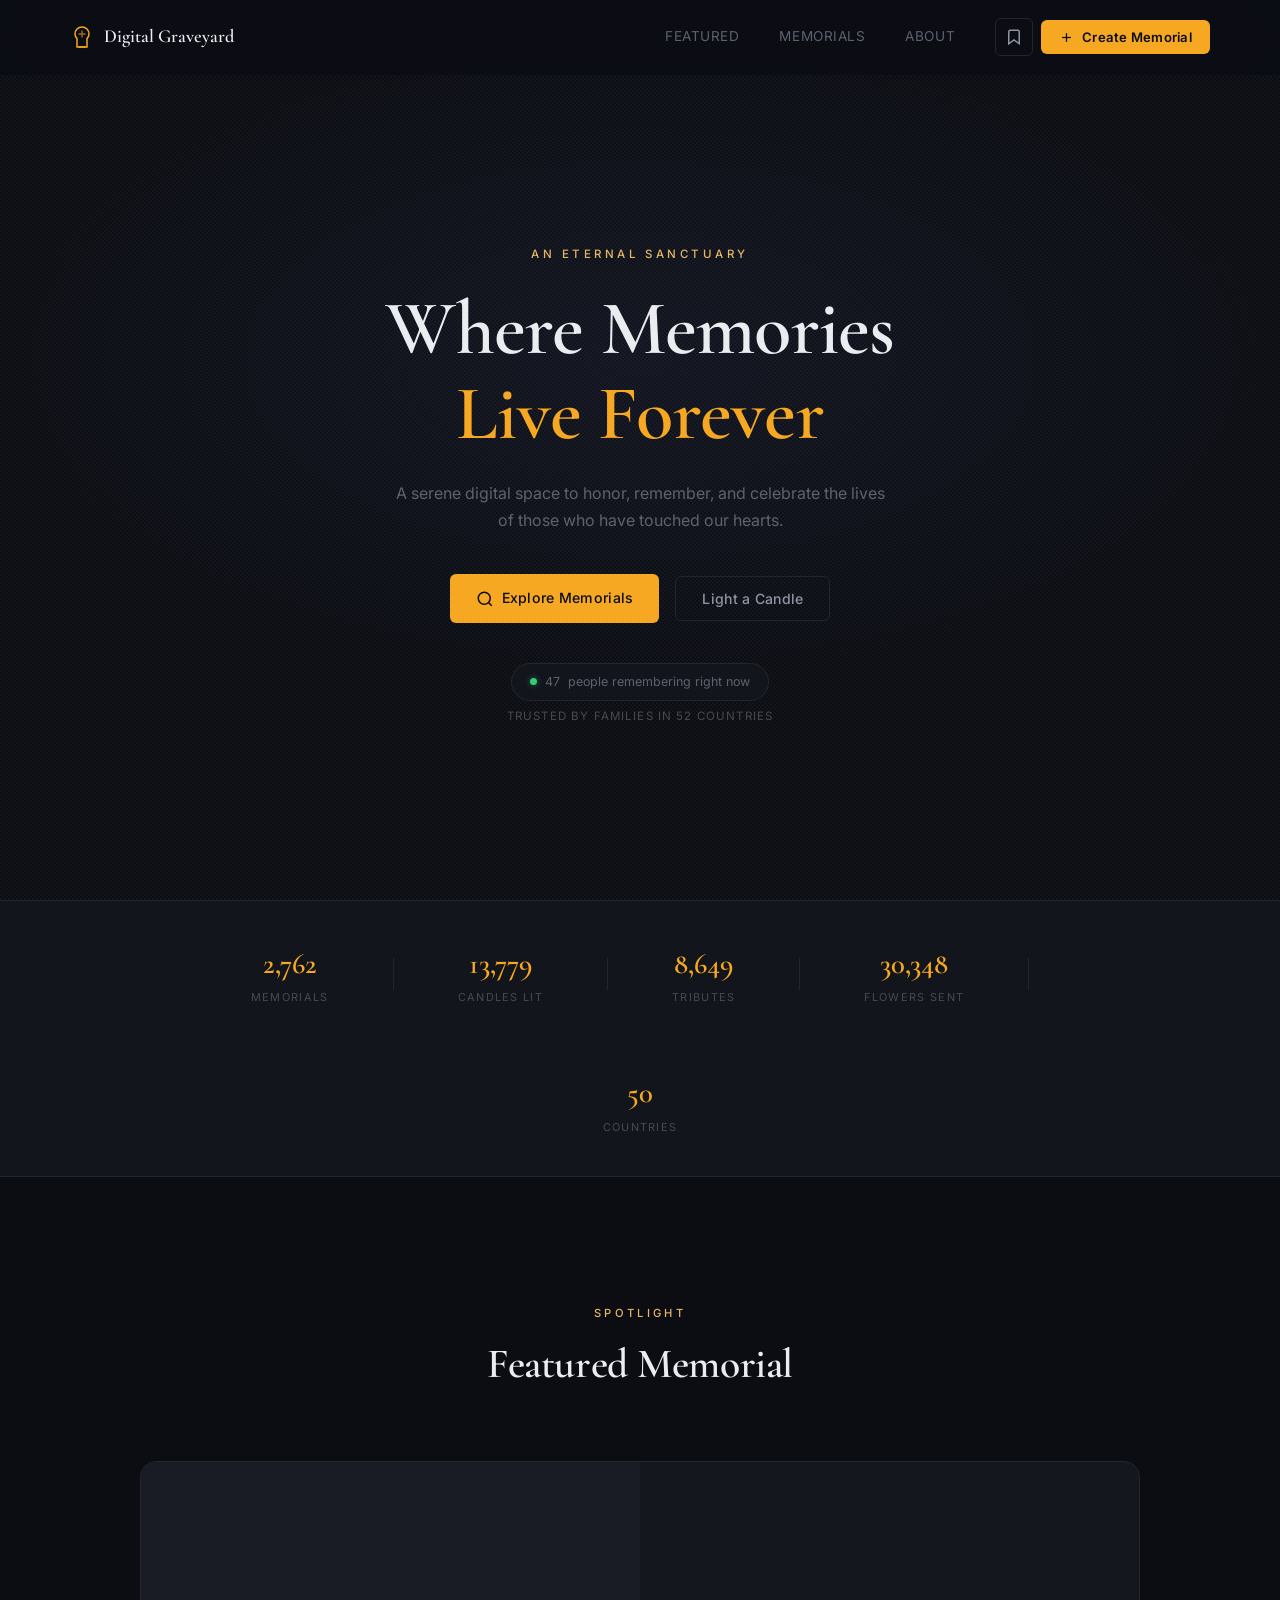
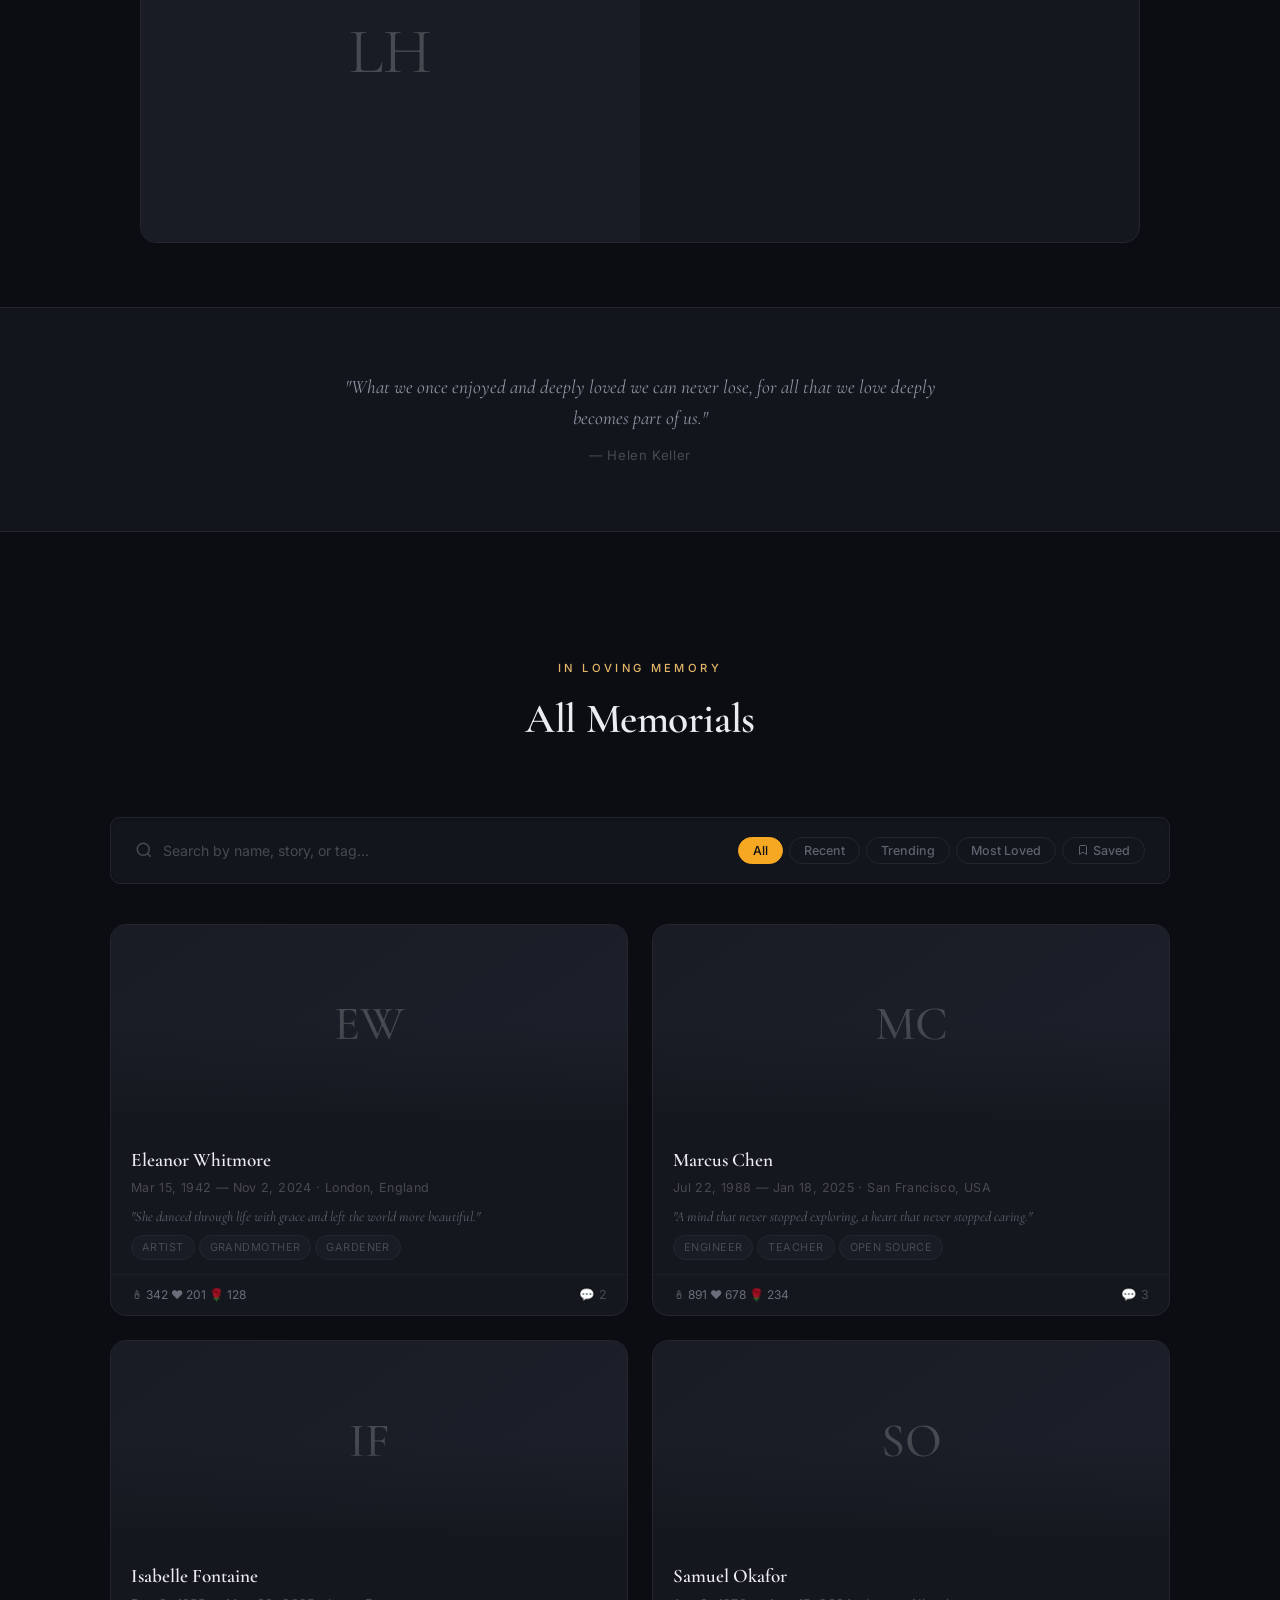
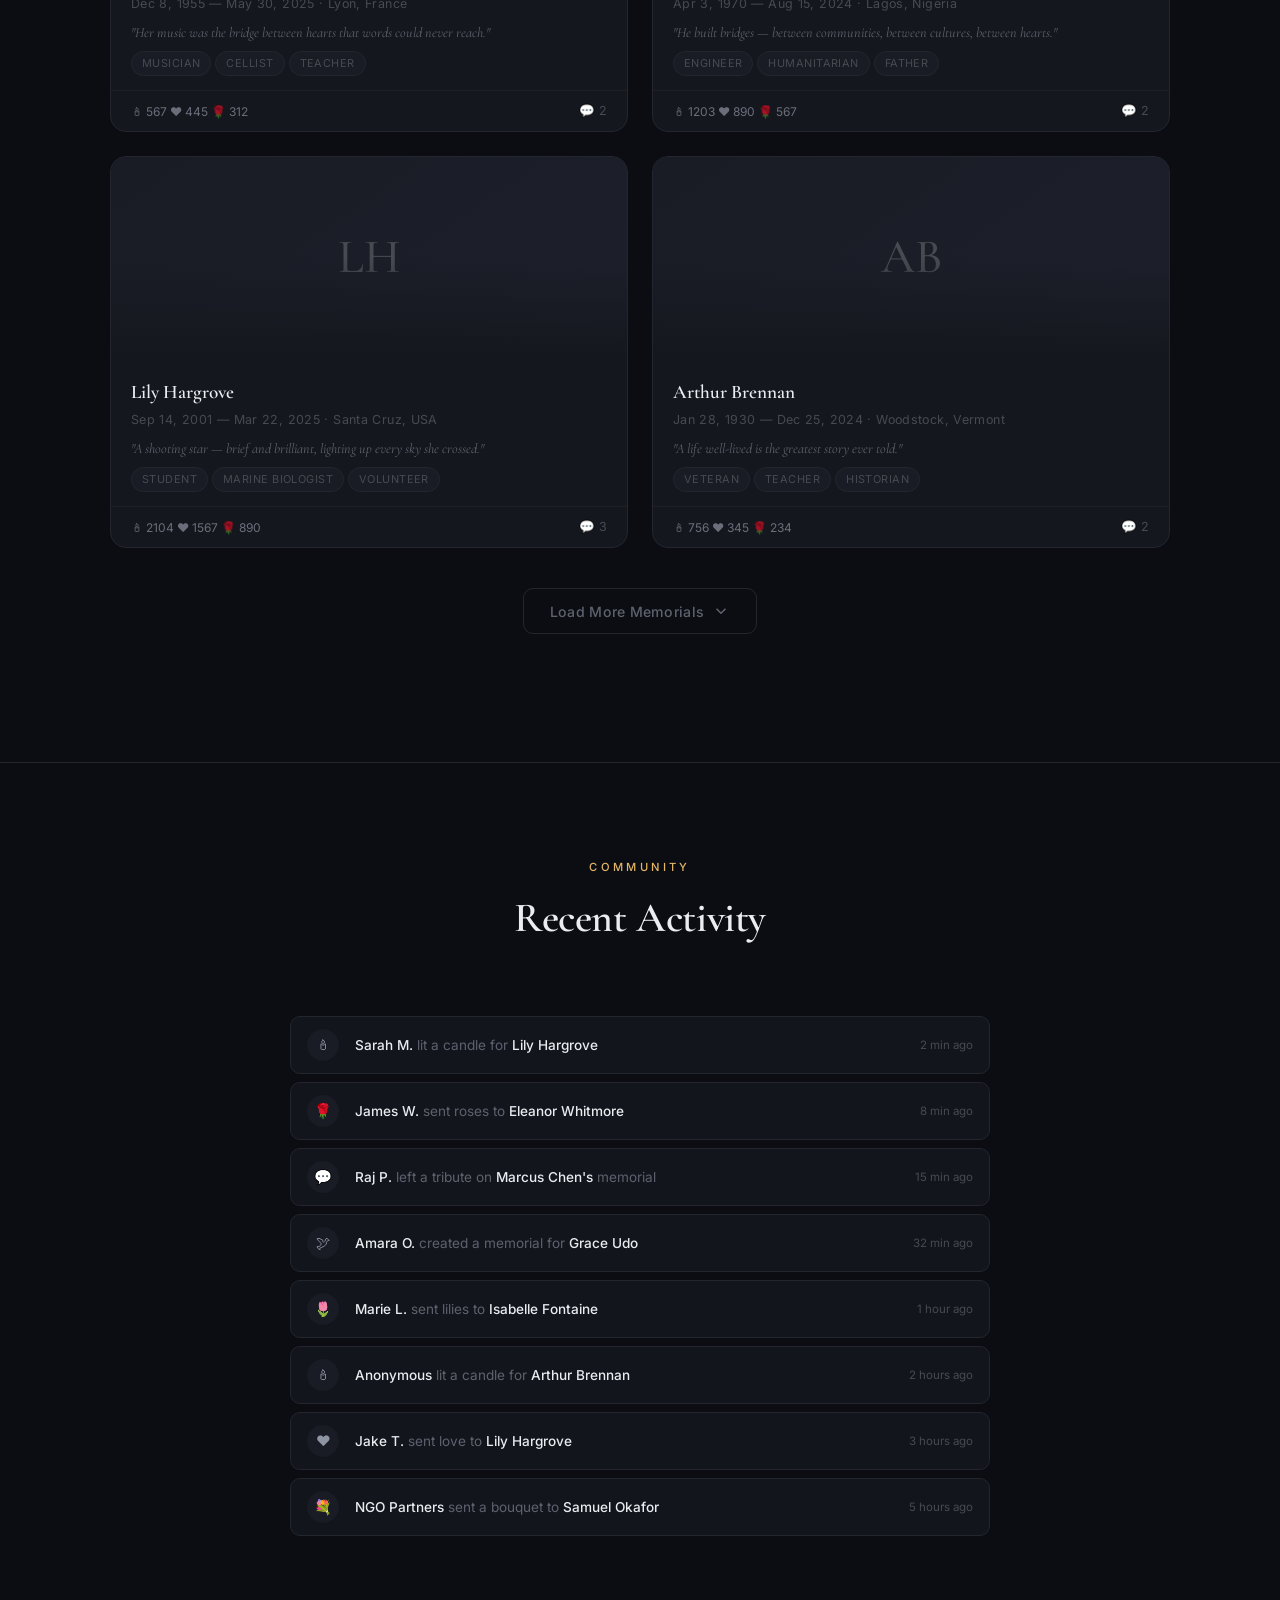
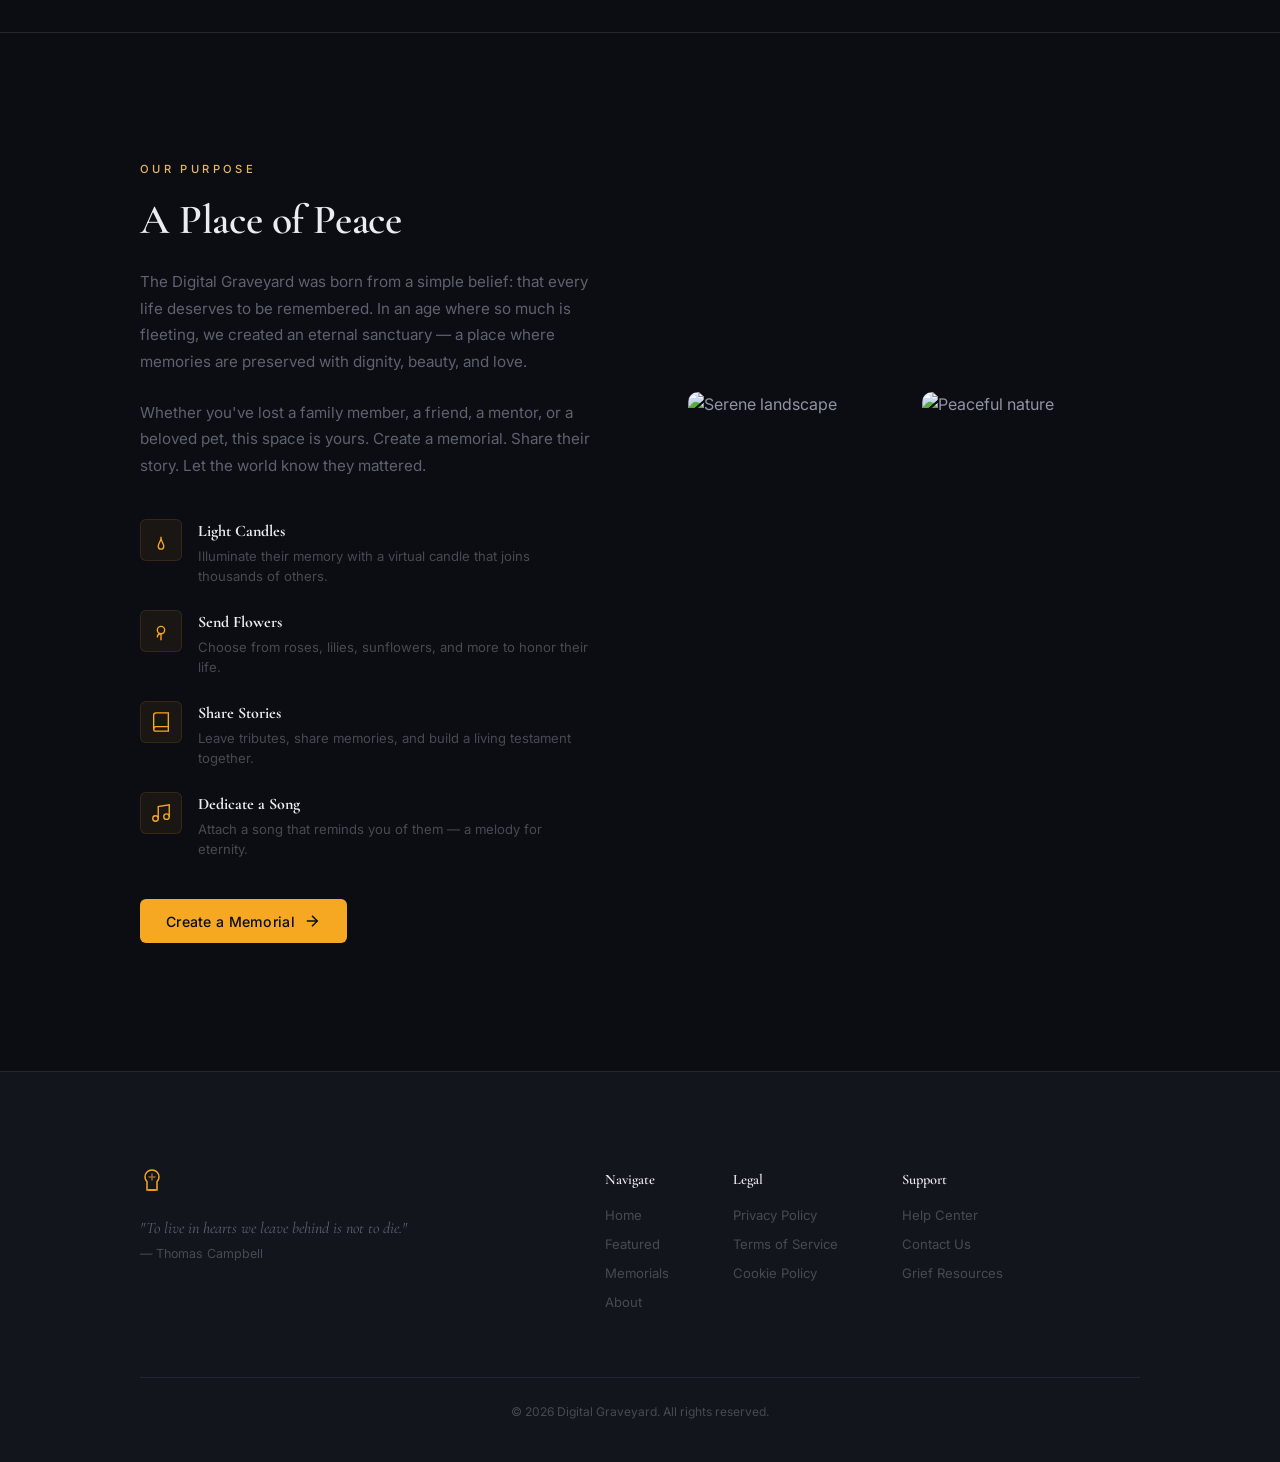
==== index.html @ 4f35eb49 "Initial commit" ====
<!DOCTYPE html>
<html lang="en">
<head>
    <meta charset="UTF-8">
    <meta name="viewport" content="width=device-width, initial-scale=1.0">
    <meta name="description" content="Digital Graveyard — A serene, beautiful memorial space for those we've lost. Honor memories in an eternal digital sanctuary.">
    <title>Digital Graveyard — Eternal Memories</title>

    <link rel="preconnect" href="https://fonts.googleapis.com">
    <link rel="preconnect" href="https://fonts.gstatic.com" crossorigin>
    <link href="https://fonts.googleapis.com/css2?family=Cormorant+Garamond:ital,wght@0,400;0,500;0,600;0,700;1,400;1,500&family=Inter:wght@300;400;500;600&display=swap" rel="stylesheet">

    <link rel="stylesheet" href="styles.css">
</head>
<body>

    <!-- ═══════════════ NAVIGATION ═══════════════ -->
    <nav id="main-nav">
        <div class="nav-inner">
            <a href="#" class="nav-logo">
                <svg class="logo-icon" viewBox="0 0 24 24" fill="none" stroke="currentColor" stroke-width="1.5">
                    <path d="M12 2C8 2 5 5 5 9c0 2 1 3.5 2 4.5V22h10v-8.5c1-1 2-2.5 2-4.5 0-4-3-7-7-7z"/>
                    <path d="M9 22h6" stroke-linecap="round"/>
                    <path d="M12 6v6M9 9h6" stroke-linecap="round" opacity="0.6"/>
                </svg>
                <span>Digital Graveyard</span>
            </a>
            <div class="nav-links">
                <a href="#featured" class="nav-link">Featured</a>
                <a href="#memorials" class="nav-link">Memorials</a>
                <a href="#about" class="nav-link">About</a>
                <div class="nav-actions">
                    <button id="nav-bookmarks-btn" class="nav-icon-btn" title="Saved memorials">
                        <svg viewBox="0 0 24 24" fill="none" stroke="currentColor" stroke-width="2" width="18" height="18">
                            <path d="M19 21l-7-5-7 5V5a2 2 0 012-2h10a2 2 0 012 2z"/>
                        </svg>
                        <span class="bookmark-badge" id="bookmark-badge">0</span>
                    </button>
                    <button id="btn-create-memorial" class="nav-cta">
                        <svg viewBox="0 0 24 24" fill="none" stroke="currentColor" stroke-width="2" width="15" height="15">
                            <line x1="12" y1="5" x2="12" y2="19"/><line x1="5" y1="12" x2="19" y2="12"/>
                        </svg>
                        Create Memorial
                    </button>
                </div>
            </div>
            <button id="mobile-menu-toggle" class="mobile-menu-btn" aria-label="Toggle menu">
                <span></span><span></span><span></span>
            </button>
        </div>
    </nav>

    <!-- ═══════════════ HERO ═══════════════ -->
    <header id="hero">
        <div class="hero-content">
            <p class="hero-tagline">An Eternal Sanctuary</p>
            <h1 class="hero-title">Where Memories<br><span class="hero-title-accent">Live Forever</span></h1>
            <p class="hero-subtitle">A serene digital space to honor, remember, and celebrate the lives of those who have touched our hearts.</p>
            <div class="hero-actions">
                <a href="#memorials" class="btn btn-primary">
                    <svg viewBox="0 0 24 24" fill="none" stroke="currentColor" stroke-width="2" width="18" height="18">
                        <circle cx="11" cy="11" r="8"/><line x1="21" y1="21" x2="16.65" y2="16.65"/>
                    </svg>
                    Explore Memorials
                </a>
                <button class="btn btn-secondary" id="hero-create-btn">Light a Candle</button>
            </div>
            <div class="hero-meta">
                <div class="hero-live-counter">
                    <span class="live-dot"></span>
                    <span id="live-count">47</span> people remembering right now
                </div>
                <p class="hero-trust">Trusted by families in 52 countries</p>
            </div>
        </div>
    </header>

    <!-- ═══════════════ STATS BAR ═══════════════ -->
    <section id="stats-bar">
        <div class="stats-inner">
            <div class="stat-item">
                <span class="stat-number" data-count="2847">0</span>
                <span class="stat-label">Memorials</span>
            </div>
            <div class="stat-divider"></div>
            <div class="stat-item">
                <span class="stat-number" data-count="14203">0</span>
                <span class="stat-label">Candles Lit</span>
            </div>
            <div class="stat-divider"></div>
            <div class="stat-item">
                <span class="stat-number" data-count="8915">0</span>
                <span class="stat-label">Tributes</span>
            </div>
            <div class="stat-divider"></div>
            <div class="stat-item">
                <span class="stat-number" data-count="31280">0</span>
                <span class="stat-label">Flowers Sent</span>
            </div>
            <div class="stat-divider"></div>
            <div class="stat-item">
                <span class="stat-number" data-count="52">0</span>
                <span class="stat-label">Countries</span>
            </div>
        </div>
    </section>

    <!-- ═══════════════ FEATURED MEMORIAL ═══════════════ -->
    <section id="featured">
        <div class="featured-inner">
            <div class="section-header">
                <p class="section-label">Spotlight</p>
                <h2 class="section-title">Featured Memorial</h2>
            </div>
            <div id="featured-card" class="featured-card" tabindex="0">
                <!-- Injected by JS -->
            </div>
        </div>
    </section>

    <!-- ═══════════════ QUOTE RIBBON ═══════════════ -->
    <section id="quote-ribbon">
        <div class="quote-ribbon-inner">
            <blockquote id="quote-text">"What we once enjoyed and deeply loved we can never lose, for all that we love deeply becomes part of us."</blockquote>
            <cite id="quote-author">— Helen Keller</cite>
        </div>
    </section>

    <!-- ═══════════════ MEMORIALS SECTION ═══════════════ -->
    <main id="memorials">
        <div class="section-header">
            <p class="section-label">In Loving Memory</p>
            <h2 class="section-title">All Memorials</h2>
        </div>

        <!-- Filter Bar -->
        <div class="filter-bar">
            <div class="search-box">
                <svg viewBox="0 0 24 24" fill="none" stroke="currentColor" stroke-width="2" width="18" height="18">
                    <circle cx="11" cy="11" r="8"/><line x1="21" y1="21" x2="16.65" y2="16.65"/>
                </svg>
                <input type="text" id="search-input" placeholder="Search by name, story, or tag..." autocomplete="off">
            </div>
            <div class="filter-tags">
                <button class="filter-tag active" data-filter="all">All</button>
                <button class="filter-tag" data-filter="recent">Recent</button>
                <button class="filter-tag" data-filter="trending">Trending</button>
                <button class="filter-tag" data-filter="most-loved">Most Loved</button>
                <button class="filter-tag" data-filter="bookmarked">
                    <svg viewBox="0 0 24 24" fill="none" stroke="currentColor" stroke-width="2" width="12" height="12">
                        <path d="M19 21l-7-5-7 5V5a2 2 0 012-2h10a2 2 0 012 2z"/>
                    </svg>
                    Saved
                </button>
            </div>
        </div>

        <!-- Memorial Cards Grid -->
        <div id="memorials-grid" class="memorials-grid"></div>

        <div class="load-more-container">
            <button id="load-more-btn" class="btn btn-ghost">
                <span>Load More Memorials</span>
                <svg viewBox="0 0 24 24" fill="none" stroke="currentColor" stroke-width="2" width="18" height="18">
                    <polyline points="6 9 12 15 18 9"/>
                </svg>
            </button>
        </div>
    </main>

    <!-- ═══════════════ COMMUNITY / RECENT ACTIVITY ═══════════════ -->
    <section id="activity-feed">
        <div class="activity-inner">
            <div class="section-header">
                <p class="section-label">Community</p>
                <h2 class="section-title">Recent Activity</h2>
            </div>
            <div id="activity-list" class="activity-list">
                <!-- Injected by JS -->
            </div>
        </div>
    </section>

    <!-- ═══════════════ ABOUT ═══════════════ -->
    <section id="about">
        <div class="about-inner">
            <div class="about-text">
                <p class="section-label">Our Purpose</p>
                <h2 class="section-title">A Place of Peace</h2>
                <p class="about-desc">The Digital Graveyard was born from a simple belief: that every life deserves to be remembered. In an age where so much is fleeting, we created an eternal sanctuary — a place where memories are preserved with dignity, beauty, and love.</p>
                <p class="about-desc">Whether you've lost a family member, a friend, a mentor, or a beloved pet, this space is yours. Create a memorial. Share their story. Let the world know they mattered.</p>
                <div class="about-feature-list">
                    <div class="about-feature">
                        <div class="about-feature-icon">
                            <svg viewBox="0 0 24 24" fill="none" stroke="currentColor" stroke-width="1.5" width="22" height="22">
                                <path d="M12 22c2 0 3-1.5 3-3.5s-2-4-3-8c-1 4-3 6-3 8s1 3.5 3 3.5z"/><path d="M12 10.5v-2"/>
                            </svg>
                        </div>
                        <div>
                            <h4>Light Candles</h4>
                            <p>Illuminate their memory with a virtual candle that joins thousands of others.</p>
                        </div>
                    </div>
                    <div class="about-feature">
                        <div class="about-feature-icon">
                            <svg viewBox="0 0 24 24" fill="none" stroke="currentColor" stroke-width="1.5" width="22" height="22">
                                <path d="M12 22v-7"/><path d="M12 15a4 4 0 0 0 4-4 4 4 0 0 0-4-4 4 4 0 0 0-4 4 4 4 0 0 0 4 4z"/><path d="M12 15c-2.5 0-4 1.5-4 4"/>
                            </svg>
                        </div>
                        <div>
                            <h4>Send Flowers</h4>
                            <p>Choose from roses, lilies, sunflowers, and more to honor their life.</p>
                        </div>
                    </div>
                    <div class="about-feature">
                        <div class="about-feature-icon">
                            <svg viewBox="0 0 24 24" fill="none" stroke="currentColor" stroke-width="1.5" width="22" height="22">
                                <path d="M4 19.5A2.5 2.5 0 0 1 6.5 17H20"/><path d="M6.5 2H20v20H6.5A2.5 2.5 0 0 1 4 19.5v-15A2.5 2.5 0 0 1 6.5 2z"/>
                            </svg>
                        </div>
                        <div>
                            <h4>Share Stories</h4>
                            <p>Leave tributes, share memories, and build a living testament together.</p>
                        </div>
                    </div>
                    <div class="about-feature">
                        <div class="about-feature-icon">
                            <svg viewBox="0 0 24 24" fill="none" stroke="currentColor" stroke-width="1.5" width="22" height="22">
                                <path d="M9 18V5l12-2v13"/><circle cx="6" cy="18" r="3"/><circle cx="18" cy="16" r="3"/>
                            </svg>
                        </div>
                        <div>
                            <h4>Dedicate a Song</h4>
                            <p>Attach a song that reminds you of them — a melody for eternity.</p>
                        </div>
                    </div>
                </div>
                <button class="btn btn-primary" id="about-create-btn">
                    Create a Memorial
                    <svg viewBox="0 0 24 24" fill="none" stroke="currentColor" stroke-width="2" width="18" height="18">
                        <line x1="5" y1="12" x2="19" y2="12"/><polyline points="12 5 19 12 12 19"/>
                    </svg>
                </button>
            </div>
            <div class="about-visual">
                <div class="about-image-grid">
                    <img src="https://images.unsplash.com/photo-1501785888041-af3ef285b470?w=400&h=500&fit=crop" alt="Serene landscape" class="about-img about-img-1" loading="lazy">
                    <img src="https://images.unsplash.com/photo-1506744038136-46273834b3fb?w=400&h=300&fit=crop" alt="Peaceful nature" class="about-img about-img-2" loading="lazy">
                </div>
            </div>
        </div>
    </section>

    <!-- ═══════════════ FOOTER ═══════════════ -->
    <footer id="site-footer">
        <div class="footer-inner">
            <div class="footer-brand">
                <svg class="logo-icon" viewBox="0 0 24 24" fill="none" stroke="currentColor" stroke-width="1.5" width="24" height="24">
                    <path d="M12 2C8 2 5 5 5 9c0 2 1 3.5 2 4.5V22h10v-8.5c1-1 2-2.5 2-4.5 0-4-3-7-7-7z"/>
                    <path d="M9 22h6" stroke-linecap="round"/>
                    <path d="M12 6v6M9 9h6" stroke-linecap="round" opacity="0.6"/>
                </svg>
                <p class="footer-tagline">"To live in hearts we leave behind is not to die."</p>
                <p class="footer-attribution">— Thomas Campbell</p>
            </div>
            <div class="footer-links-group">
                <div class="footer-col">
                    <h4>Navigate</h4>
                    <a href="#hero">Home</a>
                    <a href="#featured">Featured</a>
                    <a href="#memorials">Memorials</a>
                    <a href="#about">About</a>
                </div>
                <div class="footer-col">
                    <h4>Legal</h4>
                    <a href="#">Privacy Policy</a>
                    <a href="#">Terms of Service</a>
                    <a href="#">Cookie Policy</a>
                </div>
                <div class="footer-col">
                    <h4>Support</h4>
                    <a href="#">Help Center</a>
                    <a href="#">Contact Us</a>
                    <a href="#">Grief Resources</a>
                </div>
            </div>
        </div>
        <div class="footer-bottom">
            <p>&copy; 2026 Digital Graveyard. All rights reserved.</p>
        </div>
    </footer>

    <!-- ═══════════════ MEMORIAL DETAIL MODAL ═══════════════ -->
    <div id="memorial-modal" class="modal-overlay" aria-hidden="true">
        <div class="modal-content modal-detail">
            <button class="modal-close" id="modal-close-btn" aria-label="Close">
                <svg viewBox="0 0 24 24" fill="none" stroke="currentColor" stroke-width="2" width="20" height="20">
                    <line x1="18" y1="6" x2="6" y2="18"/><line x1="6" y1="6" x2="18" y2="18"/>
                </svg>
            </button>

            <!-- Cover Image -->
            <div class="modal-image-section" id="modal-image-section">
                <img id="modal-cover-img" src="" alt="" loading="lazy">
                <div class="modal-image-overlay">
                    <div class="modal-tags" id="modal-tags"></div>
                </div>
            </div>

            <!-- Gallery Thumbnails -->
            <div class="modal-gallery" id="modal-gallery"></div>

            <div class="modal-body">
                <!-- Header -->
                <div class="modal-header-row">
                    <div>
                        <h2 class="modal-name" id="modal-name"></h2>
                        <p class="modal-dates" id="modal-dates"></p>
                    </div>
                    <div class="modal-header-actions">
                        <button class="icon-btn" id="modal-bookmark-btn" title="Save memorial">
                            <svg viewBox="0 0 24 24" fill="none" stroke="currentColor" stroke-width="2" width="18" height="18">
                                <path d="M19 21l-7-5-7 5V5a2 2 0 012-2h10a2 2 0 012 2z"/>
                            </svg>
                        </button>
                        <button class="icon-btn" id="modal-share-btn" title="Share memorial">
                            <svg viewBox="0 0 24 24" fill="none" stroke="currentColor" stroke-width="2" width="18" height="18">
                                <circle cx="18" cy="5" r="3"/><circle cx="6" cy="12" r="3"/><circle cx="18" cy="19" r="3"/>
                                <line x1="8.59" y1="13.51" x2="15.42" y2="17.49"/><line x1="15.41" y1="6.51" x2="8.59" y2="10.49"/>
                            </svg>
                        </button>
                    </div>
                </div>

                <!-- Epitaph -->
                <p class="modal-epitaph" id="modal-epitaph"></p>

                <!-- Song Dedication -->
                <div class="modal-song" id="modal-song-section" style="display:none;">
                    <svg viewBox="0 0 24 24" fill="none" stroke="currentColor" stroke-width="1.5" width="16" height="16">
                        <path d="M9 18V5l12-2v13"/><circle cx="6" cy="18" r="3"/><circle cx="18" cy="16" r="3"/>
                    </svg>
                    <span id="modal-song-name"></span>
                </div>

                <div class="modal-divider"></div>

                <!-- Bio / Timeline -->
                <div class="modal-bio" id="modal-bio"></div>

                <!-- Life Timeline -->
                <div class="modal-timeline" id="modal-timeline" style="display:none;">
                    <h3 class="modal-section-title">Life Milestones</h3>
                    <div class="timeline-list" id="modal-timeline-list"></div>
                </div>

                <div class="modal-divider"></div>

                <!-- Reactions Row: Candles + Flowers -->
                <div class="reactions-section">
                    <h3 class="modal-section-title">Send Your Love</h3>
                    <div class="reactions-row" id="modal-reactions-row">
                        <button class="reaction-btn" data-type="candle" title="Light a candle">
                            <span class="reaction-emoji">🕯</span>
                            <span class="reaction-label">Candle</span>
                            <span class="reaction-count" id="reaction-candle">0</span>
                        </button>
                        <button class="reaction-btn" data-type="rose" title="Send a rose">
                            <span class="reaction-emoji">🌹</span>
                            <span class="reaction-label">Rose</span>
                            <span class="reaction-count" id="reaction-rose">0</span>
                        </button>
                        <button class="reaction-btn" data-type="lily" title="Send a lily">
                            <span class="reaction-emoji">🌷</span>
                            <span class="reaction-label">Lily</span>
                            <span class="reaction-count" id="reaction-lily">0</span>
                        </button>
                        <button class="reaction-btn" data-type="sunflower" title="Send a sunflower">
                            <span class="reaction-emoji">🌻</span>
                            <span class="reaction-label">Sunflower</span>
                            <span class="reaction-count" id="reaction-sunflower">0</span>
                        </button>
                        <button class="reaction-btn" data-type="bouquet" title="Send a bouquet">
                            <span class="reaction-emoji">💐</span>
                            <span class="reaction-label">Bouquet</span>
                            <span class="reaction-count" id="reaction-bouquet">0</span>
                        </button>
                        <button class="reaction-btn" data-type="heart" title="Send love">
                            <span class="reaction-emoji">❤️</span>
                            <span class="reaction-label">Love</span>
                            <span class="reaction-count" id="reaction-heart">0</span>
                        </button>
                    </div>
                </div>

                <div class="modal-divider"></div>

                <!-- Tributes -->
                <div class="modal-tributes-section">
                    <h3 class="modal-section-title">Tributes <span class="tribute-count-badge" id="modal-tributes-count">0</span></h3>
                    <div id="modal-tributes-list" class="tributes-list"></div>
                    <div class="tribute-form">
                        <input type="text" id="tribute-author-input" placeholder="Your name" class="tribute-author-field">
                        <textarea id="tribute-input" placeholder="Share a memory or leave a message..." rows="3"></textarea>
                        <button class="btn btn-primary btn-sm" id="submit-tribute-btn">Leave Tribute</button>
                    </div>
                </div>
            </div>
        </div>
    </div>

    <!-- ═══════════════ CREATE MEMORIAL MODAL ═══════════════ -->
    <div id="create-modal" class="modal-overlay" aria-hidden="true">
        <div class="modal-content create-modal-content">
            <button class="modal-close" id="create-modal-close" aria-label="Close">
                <svg viewBox="0 0 24 24" fill="none" stroke="currentColor" stroke-width="2" width="20" height="20">
                    <line x1="18" y1="6" x2="6" y2="18"/><line x1="6" y1="6" x2="18" y2="18"/>
                </svg>
            </button>
            <div class="modal-body">
                <h2 class="create-title">Create a Memorial</h2>
                <p class="create-subtitle">Honor their memory with a lasting tribute in our eternal sanctuary.</p>

                <!-- Step indicator -->
                <div class="form-steps">
                    <div class="form-step active" data-step="1"><span>1</span> Basics</div>
                    <div class="form-step-line"></div>
                    <div class="form-step" data-step="2"><span>2</span> Story</div>
                    <div class="form-step-line"></div>
                    <div class="form-step" data-step="3"><span>3</span> Details</div>
                </div>
                <div class="form-progress-bar">
                    <div class="form-progress-fill" id="form-progress"></div>
                </div>

                <form id="create-form" class="create-form">
                    <!-- Step 1: Basics -->
                    <div class="form-step-panel active" data-panel="1">
                        <div class="form-group">
                            <label for="mem-name">Full Name <span class="required">*</span></label>
                            <input type="text" id="mem-name" placeholder="Their name" required>
                        </div>
                        <div class="form-row form-row-2">
                            <div class="form-group">
                                <label for="mem-birth">Date of Birth</label>
                                <input type="date" id="mem-birth">
                            </div>
                            <div class="form-group">
                                <label for="mem-death">Date of Passing</label>
                                <input type="date" id="mem-death">
                            </div>
                        </div>
                        <div class="form-group">
                            <label for="mem-epitaph">Epitaph</label>
                            <input type="text" id="mem-epitaph" placeholder="A short phrase to remember them by...">
                        </div>
                        <button type="button" class="btn btn-primary btn-full step-next-btn" data-next="2">Next: Their Story</button>
                    </div>

                    <!-- Step 2: Story -->
                    <div class="form-step-panel" data-panel="2">
                        <div class="form-group">
                            <label for="mem-bio">Their Story</label>
                            <textarea id="mem-bio" rows="6" placeholder="Share their story, what made them special..."></textarea>
                        </div>
                        <div class="form-group">
                            <label for="mem-tags">Tags <span class="form-hint">(comma separated)</span></label>
                            <input type="text" id="mem-tags" placeholder="e.g. Artist, Teacher, Veteran, Mother">
                        </div>
                        <div class="form-group">
                            <label>Life Milestones <span class="form-hint">(optional)</span></label>
                            <div id="milestone-inputs" class="milestone-inputs">
                                <div class="milestone-row">
                                    <input type="text" placeholder="Year" class="milestone-year">
                                    <input type="text" placeholder="Milestone event" class="milestone-event">
                                </div>
                            </div>
                            <button type="button" class="btn-add-milestone" id="add-milestone-btn">+ Add milestone</button>
                        </div>
                        <div class="form-row-buttons">
                            <button type="button" class="btn btn-secondary step-back-btn" data-back="1">Back</button>
                            <button type="button" class="btn btn-primary step-next-btn" data-next="3">Next: Details</button>
                        </div>
                    </div>

                    <!-- Step 3: Details -->
                    <div class="form-step-panel" data-panel="3">
                        <div class="form-group">
                            <label for="mem-image">Memorial Image URL</label>
                            <input type="url" id="mem-image" placeholder="https://example.com/photo.jpg">
                        </div>
                        <div class="form-group">
                            <label for="mem-song">Song Dedication <span class="form-hint">(optional)</span></label>
                            <input type="text" id="mem-song" placeholder='e.g. "What a Wonderful World" — Louis Armstrong'>
                        </div>
                        <div class="form-group">
                            <label for="mem-location">Location <span class="form-hint">(optional)</span></label>
                            <input type="text" id="mem-location" placeholder="City, Country">
                        </div>
                        <div class="form-row-buttons">
                            <button type="button" class="btn btn-secondary step-back-btn" data-back="2">Back</button>
                            <button type="submit" class="btn btn-primary">Create Eternal Memorial</button>
                        </div>
                    </div>
                </form>
            </div>
        </div>
    </div>

    <!-- ═══════════════ BOOKMARKS DRAWER ═══════════════ -->
    <div id="bookmarks-drawer" class="drawer-overlay" aria-hidden="true">
        <div class="drawer-content">
            <div class="drawer-header">
                <h3>Saved Memorials</h3>
                <button class="modal-close" id="drawer-close-btn" aria-label="Close drawer">
                    <svg viewBox="0 0 24 24" fill="none" stroke="currentColor" stroke-width="2" width="20" height="20">
                        <line x1="18" y1="6" x2="6" y2="18"/><line x1="6" y1="6" x2="18" y2="18"/>
                    </svg>
                </button>
            </div>
            <div id="bookmarks-list" class="bookmarks-list">
                <p class="empty-state">No saved memorials yet.</p>
            </div>
        </div>
    </div>

    <!-- ═══════════════ IMAGE LIGHTBOX ═══════════════ -->
    <div id="lightbox" class="lightbox-overlay" aria-hidden="true">
        <button class="lightbox-close" id="lightbox-close" aria-label="Close">
            <svg viewBox="0 0 24 24" fill="none" stroke="currentColor" stroke-width="2" width="24" height="24">
                <line x1="18" y1="6" x2="6" y2="18"/><line x1="6" y1="6" x2="18" y2="18"/>
            </svg>
        </button>
        <img id="lightbox-img" src="" alt="" loading="lazy">
    </div>

    <!-- ═══════════════ TOAST ═══════════════ -->
    <div id="toast" class="toast" aria-live="polite"></div>

    <button id="scroll-top" class="scroll-top-btn" aria-label="Scroll to top">
        <svg viewBox="0 0 24 24" fill="none" stroke="currentColor" stroke-width="2" width="20" height="20">
            <line x1="12" y1="19" x2="12" y2="5"/><polyline points="5 12 12 5 19 12"/>
        </svg>
    </button>

    <script src="app.js"></script>
    <script>
        // Simple script to toggle scroll-to-top button visibility and progress bar logic
        document.addEventListener('DOMContentLoaded', () => {
            const scrollTopBtn = document.getElementById('scroll-top');
            window.addEventListener('scroll', () => {
                if (window.scrollY > 300) {
                    scrollTopBtn.classList.add('visible');
                } else {
                    scrollTopBtn.classList.remove('visible');
                }
            });
            scrollTopBtn.addEventListener('click', () => {
                window.scrollTo({ top: 0, behavior: 'smooth' });
            });

            // Update progress bar
            const steps = document.querySelectorAll('.form-step');
            const progressFill = document.getElementById('form-progress');
            if (progressFill && steps.length > 0) {
                const observer = new MutationObserver(() => {
                    let activeIndex = 0;
                    steps.forEach((step, idx) => {
                        if (step.classList.contains('active')) {
                            activeIndex = idx;
                        }
                    });
                    const percent = ((activeIndex + 1) / steps.length) * 100;
                    progressFill.style.width = \`\${percent}%\`;
                });
                steps.forEach(step => observer.observe(step, { attributes: true, attributeFilter: ['class'] }));
            }
        });
    </script>
</body>
</html>
---- styles.css ----
/* ═══════════════════════════════════════════════════════════════
   DIGITAL GRAVEYARD — FEATURE-RICH CLEAN STYLES
   No animations. No green. Modern, premium, dark.
   ═══════════════════════════════════════════════════════════════ */

:root {
    --bg-primary:     hsl(225, 25%, 6%);
    --bg-secondary:   hsl(225, 20%, 9%);
    --bg-elevated:    hsl(225, 18%, 12%);
    --bg-card:        hsl(225, 18%, 10%);

    --border:         hsl(225, 15%, 16%);
    --border-subtle:  hsl(225, 12%, 13%);
    --surface-hover:  hsl(225, 18%, 14%);

    --amber:          hsl(38, 92%, 55%);
    --amber-soft:     hsl(38, 70%, 65%);
    --amber-muted:    hsl(38, 40%, 50%);
    --amber-glow:     hsla(38, 92%, 55%, 0.12);
    --amber-subtle:   hsla(38, 92%, 55%, 0.06);

    --text-primary:   hsl(225, 15%, 93%);
    --text-secondary: hsl(225, 10%, 60%);
    --text-tertiary:  hsl(225, 8%, 40%);
    --text-muted:     hsl(225, 6%, 30%);

    --font-heading: 'Cormorant Garamond', 'Georgia', serif;
    --font-body:    'Inter', -apple-system, 'Segoe UI', sans-serif;

    --space-xs: 0.25rem; --space-sm: 0.5rem; --space-md: 1rem;
    --space-lg: 1.5rem; --space-xl: 2.5rem; --space-2xl: 4rem;
    --space-3xl: 6rem; --space-4xl: 8rem;

    --radius-sm: 6px; --radius-md: 10px; --radius-lg: 16px; --radius-xl: 24px;
    --ease: cubic-bezier(0.16, 1, 0.3, 1);
    --duration: 250ms;
    --transition: all 0.2s ease;
}

*, *::before, *::after { margin:0; padding:0; box-sizing:border-box; }
html { scroll-behavior:smooth; font-size:16px; -webkit-font-smoothing:antialiased; }
body { font-family:var(--font-body); color:var(--text-secondary); background:var(--bg-primary); line-height:1.6; overflow-x:hidden; min-height:100vh; }
::selection { background:var(--amber); color:var(--bg-primary); }
a { color:var(--text-secondary); text-decoration:none; transition:color var(--duration) var(--ease); }
a:hover { color:var(--text-primary); }
img { max-width:100%; height:auto; display:block; }
button { cursor:pointer; font-family:inherit; }
input, textarea { font-family:inherit; }

/* ─── Global Focus ─── */
*:focus-visible {
    outline: 2px solid var(--amber);
    outline-offset: 2px;
    border-radius: var(--radius-sm);
}
.memorial-card:focus-visible, .featured-card:focus-visible {
    border-radius: var(--radius-lg);
}


/* ═══════════════ NAV ═══════════════ */
#main-nav {
    position:fixed; top:0; left:0; right:0; z-index:100;
    padding:18px var(--space-xl);
    background:hsla(225,25%,6%,0.8);
    backdrop-filter:blur(20px); -webkit-backdrop-filter:blur(20px);
    border-bottom:1px solid transparent;
    transition:border-color var(--duration) var(--ease), box-shadow var(--duration) var(--ease);
}
#main-nav.scrolled { border-bottom-color:transparent; box-shadow: 0 1px 12px hsla(225, 30%, 4%, 0.5); }

.nav-inner { max-width:1140px; margin:0 auto; display:flex; align-items:center; justify-content:space-between; }
.nav-logo { display:flex; align-items:center; gap:10px; color:var(--text-primary); font-family:var(--font-heading); font-size:1.15rem; font-weight:600; }
.logo-icon { width:24px; height:24px; color:var(--amber); }
.nav-links { display:flex; align-items:center; gap:var(--space-xl); }
.nav-link { color:var(--text-tertiary); font-size:0.85rem; font-weight:400; letter-spacing:0.04em; text-transform:uppercase; padding:6px 0; }
.nav-link:hover { color:var(--text-primary); }

.nav-actions { display:flex; align-items:center; gap:var(--space-sm); }

.nav-icon-btn {
    position:relative; display:flex; align-items:center; justify-content:center;
    width:38px; height:38px; background:transparent; border:1px solid var(--border);
    border-radius:var(--radius-sm); color:var(--text-secondary);
    transition:var(--transition);
}
.nav-icon-btn:hover { background:var(--bg-elevated); color:var(--text-primary); }
.bookmark-badge {
    position:absolute; top:-4px; right:-4px;
    min-width:16px; height:16px; padding:0 4px;
    background:var(--amber); color:var(--bg-primary);
    font-size:0.65rem; font-weight:700; border-radius:100px;
    display:flex; align-items:center; justify-content:center;
}
.bookmark-badge:empty, .bookmark-badge[data-count="0"] { display:none; }

.nav-cta {
    display:flex; align-items:center; gap:8px;
    padding:9px 18px; background:var(--amber); color:var(--bg-primary);
    border:none; border-radius:var(--radius-sm);
    font-size:0.82rem; font-weight:600; letter-spacing:0.02em;
    transition:opacity var(--duration);
}
.nav-cta:hover { opacity:0.88; }

.mobile-menu-btn { display:none; flex-direction:column; gap:5px; background:none; border:none; padding:6px; }
.mobile-menu-btn span { display:block; width:20px; height:1.5px; background:var(--text-secondary); border-radius:2px; }


/* ═══════════════ HERO ═══════════════ */
#hero {
    position: relative;
    min-height:100vh; display:flex; align-items:center; justify-content:center; text-align:center;
    padding:calc(70px + var(--space-3xl)) var(--space-xl) var(--space-3xl);
    background:radial-gradient(ellipse 70% 50% at 50% 40%, hsla(225,30%,12%,0.6) 0%, transparent 70%), var(--bg-primary);
}
#hero::before {
    content: '';
    position: absolute;
    inset: 0;
    opacity: 0.03;
    background-image: repeating-linear-gradient(45deg, #fff 25%, transparent 25%, transparent 75%, #fff 75%, #fff), repeating-linear-gradient(45deg, #fff 25%, transparent 25%, transparent 75%, #fff 75%, #fff);
    background-position: 0 0, 2px 2px;
    background-size: 4px 4px;
    pointer-events: none;
}
.hero-content { max-width:640px; position: relative; z-index: 1; }
.hero-tagline { font-size:0.72rem; font-weight:500; letter-spacing:0.3em; text-transform:uppercase; color:var(--amber-soft); margin-bottom:var(--space-lg); }
.hero-title { font-family:var(--font-heading); font-size:clamp(2.8rem,6vw,4.8rem); font-weight:600; line-height:1.1; color:var(--text-primary); margin-bottom:var(--space-lg); letter-spacing:-0.01em; }
.hero-title-accent { color:var(--amber); }
.hero-subtitle { font-size:1rem; line-height:1.7; color:var(--text-tertiary); max-width:500px; margin:0 auto var(--space-xl); }
.hero-actions { display:flex; align-items:center; justify-content:center; gap:var(--space-md); flex-wrap:wrap; }

.hero-meta {
    margin-top:var(--space-xl);
}
.hero-live-counter {
    display:inline-flex; align-items:center; gap:8px;
    padding:8px 18px;
    background:var(--bg-secondary); border:1px solid var(--border);
    border-radius:100px; font-size:0.78rem; color:var(--text-tertiary);
    margin-bottom: 6px;
}
.live-dot {
    width:7px; height:7px; border-radius:50%;
    background:hsl(145,60%,50%);
    box-shadow:0 0 6px hsla(145,60%,50%,0.5);
}
.hero-trust {
    font-size: 0.72rem; color: var(--text-muted); letter-spacing: 0.1em;
    text-transform: uppercase;
}


/* ─── Buttons ─── */
.btn { display:inline-flex; align-items:center; gap:8px; padding:13px 26px; border:none; border-radius:var(--radius-sm); font-size:0.88rem; font-weight:500; letter-spacing:0.02em; transition:all var(--duration) var(--ease); white-space:nowrap; }
.btn-primary { background:var(--amber); color:var(--bg-primary); }
.btn-primary:hover { opacity:0.88; }
.btn-secondary { background:transparent; color:var(--text-secondary); border:1px solid var(--border); }
.btn-secondary:hover { background:var(--bg-elevated); color:var(--text-primary); border-color:var(--text-muted); }
.btn-ghost { background:transparent; color:var(--text-tertiary); border:1px solid var(--border); border-radius:var(--radius-md); }
.btn-ghost:hover { background:var(--bg-elevated); color:var(--text-secondary); }
.btn-sm { padding:9px 18px; font-size:0.82rem; }
.btn-full { width:100%; justify-content:center; }

.icon-btn {
    display:flex; align-items:center; justify-content:center;
    width:36px; height:36px; background:var(--bg-elevated); border:1px solid var(--border);
    border-radius:var(--radius-sm); color:var(--text-secondary); transition:all var(--duration);
}
.icon-btn:hover { color:var(--text-primary); border-color:var(--text-muted); }
.icon-btn.active { color:var(--amber); border-color:var(--amber-muted); }


/* ═══════════════ STATS ═══════════════ */
#stats-bar { padding:var(--space-xl); border-top:1px solid var(--border); border-bottom:1px solid var(--border); background:var(--bg-secondary); }
.stats-inner { max-width:900px; margin:0 auto; display:flex; align-items:center; justify-content:center; gap:var(--space-2xl); flex-wrap:wrap; }
.stat-item { display:flex; flex-direction:column; align-items:center; gap:2px; }
.stat-number { font-family:var(--font-heading); font-size:1.8rem; font-weight:600; color:var(--amber); }
.stat-label { font-size:0.68rem; letter-spacing:0.12em; text-transform:uppercase; color:var(--text-muted); }
.stat-divider { width:1px; height:32px; background:var(--border); }


/* ═══════════════ FEATURED MEMORIAL ═══════════════ */
#featured { padding:var(--space-4xl) var(--space-xl) var(--space-2xl); }
.featured-inner { max-width:1000px; margin:0 auto; }

.featured-card {
    display:grid; grid-template-columns:1fr 1fr; gap:0;
    background:var(--bg-card); border:1px solid var(--border); border-radius:var(--radius-lg);
    overflow:hidden; cursor:pointer; transition:border-color var(--duration) var(--ease), box-shadow var(--duration) var(--ease);
}
.featured-card:hover { border-color:hsl(225,15%,22%); box-shadow: 0 16px 50px hsla(225,30%,4%,0.5), 0 0 0 1px hsla(38,92%,55%,0.1); }

.featured-image { height:100%; min-height:380px; object-fit:cover; }
.featured-image-placeholder { height:100%; min-height:380px; display:flex; align-items:center; justify-content:center; background:var(--bg-elevated); font-family:var(--font-heading); font-size:4rem; color:var(--text-muted); }

.featured-body { padding:var(--space-2xl); display:flex; flex-direction:column; justify-content:center; }
.featured-badge { display:inline-flex; align-items:center; gap:6px; padding:4px 12px; background:var(--amber-subtle); border:1px solid var(--amber-glow); border-radius:100px; font-size:0.72rem; letter-spacing:0.08em; text-transform:uppercase; color:var(--amber); margin-bottom:var(--space-lg); width:fit-content; }
.featured-name { font-family:var(--font-heading); font-size:2rem; font-weight:600; color:var(--text-primary); margin-bottom:4px; }
.featured-dates { font-size:0.82rem; color:var(--text-muted); margin-bottom:var(--space-md); letter-spacing:0.03em; }
.featured-epitaph { font-family:var(--font-heading); font-style:italic; font-size:1.05rem; color:var(--amber-soft); line-height:1.6; margin-bottom:var(--space-lg); border-left: 2px solid var(--amber-muted); padding-left: 16px; }
.featured-bio { font-size:0.9rem; color:var(--text-tertiary); line-height:1.7; display:-webkit-box; -webkit-line-clamp:4; -webkit-box-orient:vertical; overflow:hidden; margin-bottom:var(--space-lg); }
.featured-tags { display:flex; flex-wrap:wrap; gap:6px; margin-bottom:var(--space-lg); }
.featured-stats { display:flex; align-items:center; gap:var(--space-lg); }
.featured-stat { display:flex; align-items:center; gap:5px; font-size:0.8rem; color:var(--text-muted); }
.featured-stat svg { width:14px; height:14px; color:var(--amber-muted); }


/* ═══════════════ QUOTE RIBBON ═══════════════ */
#quote-ribbon {
    padding:var(--space-2xl) var(--space-xl);
    border-top:1px solid var(--border); border-bottom:1px solid var(--border);
    background:var(--bg-secondary); text-align:center;
}
.quote-ribbon-inner { max-width:700px; margin:0 auto; }
#quote-ribbon blockquote { font-family:var(--font-heading); font-style:italic; font-size:1.2rem; max-width:600px; margin:0 auto var(--space-sm) auto; color:var(--text-secondary); line-height:1.6; }
#quote-ribbon cite { font-family:var(--font-body); font-style:normal; font-size:0.82rem; color:var(--text-muted); letter-spacing:0.05em; }


/* ═══════════════ MEMORIALS ═══════════════ */
#memorials { max-width:1140px; margin:0 auto; padding:var(--space-4xl) var(--space-xl); }
.section-header { text-align:center; margin-bottom:var(--space-2xl); }
.section-label { font-size:0.7rem; font-weight:500; letter-spacing:0.3em; text-transform:uppercase; color:var(--amber-soft); margin-bottom:var(--space-sm); }
.section-title { font-family:var(--font-heading); font-size:clamp(1.8rem,4vw,2.6rem); font-weight:600; color:var(--text-primary); margin-bottom:var(--space-md); letter-spacing:-0.01em; }

/* Filter bar */
.filter-bar { display:flex; align-items:center; gap:var(--space-md); padding:var(--space-md) var(--space-lg); margin-bottom:var(--space-xl); background:var(--bg-secondary); border:1px solid var(--border); border-radius:var(--radius-md); flex-wrap:wrap; box-shadow: inset 0 1px 3px hsla(225, 30%, 4%, 0.3); }
.search-box { display:flex; align-items:center; gap:10px; flex:1; min-width:180px; color:var(--text-muted); }
.search-box input { flex:1; background:transparent; border:none; color:var(--text-primary); font-size:0.88rem; outline:none; padding:8px 0; }
.search-box input::placeholder { color:var(--text-muted); }
.filter-tags { display:flex; gap:6px; flex-wrap:wrap; }
.filter-tag { display:inline-flex; align-items:center; gap:4px; padding:5px 14px; background:transparent; border:1px solid var(--border); border-radius:100px; color:var(--text-tertiary); font-size:0.78rem; transition:all var(--duration) var(--ease); font-weight: 500; }
.filter-tag:hover { border-color:var(--text-muted); color:var(--text-secondary); }
.filter-tag.active { background:var(--amber); border-color:var(--amber); color:var(--bg-primary); }
.filter-tag svg { display:inline-block; vertical-align:middle; }

/* Tags */
.tag { display:inline-block; padding:3px 10px; background:var(--bg-elevated); border:1px solid var(--border); border-radius:100px; font-size:0.68rem; color:var(--text-muted); letter-spacing:0.04em; text-transform:uppercase; transition: var(--transition); }
.tag:hover { background: var(--amber-subtle); color: var(--amber); border-color: var(--amber-glow); }

/* Cards */
.memorials-grid { display:grid; grid-template-columns:repeat(auto-fill, minmax(340px, 1fr)); gap:var(--space-lg); }

.memorial-card {
    position:relative; border-radius:var(--radius-lg); overflow:hidden; cursor:pointer;
    background:var(--bg-card); border:1px solid var(--border);
    transition:border-color var(--duration), box-shadow var(--duration);
}
.memorial-card:hover { border-color:hsl(225,15%,22%); box-shadow:0 12px 40px hsla(225,30%,4%,0.5); }
.memorial-card:hover .card-image { transform: scale(1.04); }
.memorial-card:hover .card-bookmark-btn { opacity: 1; }

.card-bookmark-btn {
    position:absolute; top:12px; right:12px; z-index:5;
    display:flex; align-items:center; justify-content:center;
    width:32px; height:32px; background:hsla(225,20%,10%,0.7); backdrop-filter:blur(8px);
    border:1px solid hsla(225,15%,30%,0.3); border-radius:50%;
    color:var(--text-secondary); transition:all var(--duration);
    opacity: 0;
}
.card-bookmark-btn:hover { color:var(--text-primary); background:hsla(225,20%,10%,0.9); }
.card-bookmark-btn.active { color:var(--amber); opacity: 1; }
.card-bookmark-btn svg { width:14px; height:14px; }

.card-image-wrapper { position:relative; height:200px; overflow:hidden; background:var(--bg-elevated); }
.card-image-wrapper::after { content:''; position:absolute; bottom:0; left:0; right:0; height:100px; background:linear-gradient(to top, var(--bg-card) 0%, transparent 100%); pointer-events:none; }
.card-image { width:100%; height:100%; object-fit:cover; transition: transform 0.4s ease; }
.card-image-placeholder { width:100%; height:100%; display:flex; align-items:center; justify-content:center; background:linear-gradient(145deg, var(--bg-elevated), hsl(225,20%,14%)); }
.card-image-placeholder::before { content:attr(data-initials); font-family:var(--font-heading); font-size:3rem; font-weight:500; color:var(--text-muted); }

.card-body { padding:20px 20px 14px; }
.card-name { font-family:var(--font-heading); font-size:1.2rem; font-weight:600; color:var(--text-primary); margin-bottom:2px; }
.card-dates { font-size:0.78rem; color:var(--text-muted); margin-bottom:var(--space-sm); letter-spacing:0.03em; }
.card-epitaph { font-family:var(--font-heading); font-style:italic; font-size:0.88rem; color:var(--text-tertiary); line-height:1.5; display:-webkit-box; -webkit-line-clamp:2; -webkit-box-orient:vertical; overflow:hidden; margin-bottom:var(--space-sm); }
.card-tags { display:flex; flex-wrap:wrap; gap:4px; }

.card-footer { display:flex; align-items:center; justify-content:space-between; padding:10px 20px; border-top:1px solid var(--border-subtle); }
.card-stat { display:flex; align-items:center; gap:5px; font-size:0.78rem; color:var(--text-muted); }
.card-stat svg { width:13px; height:13px; color:var(--amber-muted); }
.card-reactions-mini { display:flex; gap:3px; font-size:0.75rem; }
.card-reactions-mini span { opacity:0.7; }

.load-more-container { text-align:center; margin-top:var(--space-xl); }


/* ═══════════════ ACTIVITY FEED ═══════════════ */
#activity-feed { padding:var(--space-3xl) var(--space-xl); border-top:1px solid var(--border); }
.activity-inner { max-width:700px; margin:0 auto; }
.activity-list { display:flex; flex-direction:column; gap:var(--space-sm); }

.activity-item {
    display:flex; align-items:center; gap:var(--space-md);
    padding:12px 16px;
    background:var(--bg-secondary); border:1px solid var(--border); border-radius:var(--radius-md);
}
.activity-avatar { width:32px; height:32px; border-radius:50%; background:var(--bg-elevated); display:flex; align-items:center; justify-content:center; font-size:0.9rem; flex-shrink:0; }
.activity-text { font-size:0.85rem; color:var(--text-tertiary); line-height:1.5; flex:1; }
.activity-text strong { color:var(--text-primary); font-weight:500; }
.activity-time { font-size:0.72rem; color:var(--text-muted); white-space:nowrap; }


/* ═══════════════ ABOUT ═══════════════ */
#about { padding:var(--space-4xl) var(--space-xl); border-top:1px solid var(--border); }
.about-inner { max-width:1000px; margin:0 auto; display:grid; grid-template-columns:1fr 1fr; gap:var(--space-3xl); align-items:center; }
.about-text .section-label, .about-text .section-title { text-align:left; }
.about-desc { font-size:0.95rem; color:var(--text-tertiary); line-height:1.75; margin-bottom:var(--space-lg); }

.about-feature-list { display:flex; flex-direction:column; gap:var(--space-lg); margin:var(--space-xl) 0; }
.about-feature { display:flex; align-items:flex-start; gap:var(--space-md); }
.about-feature-icon { font-size:1.4rem; width:42px; height:42px; display:flex; align-items:center; justify-content:center; background:var(--amber-subtle); border:1px solid var(--amber-glow); border-radius:var(--radius-sm); flex-shrink:0; color: var(--amber); }
.about-feature h4 { font-family:var(--font-heading); font-size:1rem; color:var(--text-primary); margin-bottom:2px; }
.about-feature p { font-size:0.82rem; color:var(--text-muted); line-height:1.5; }

.about-image-grid { display:grid; grid-template-columns:1fr 1fr; gap:var(--space-md); }
.about-img { border-radius:var(--radius-md); object-fit:cover; width:100%; }
.about-img-1 { height:320px; grid-row:1/3; }
.about-img-2 { height:150px; align-self:end; }


/* ═══════════════ FOOTER ═══════════════ */
#site-footer { padding:var(--space-3xl) var(--space-xl) var(--space-xl); border-top:1px solid var(--border); background:var(--bg-secondary); }
.footer-inner { max-width:1000px; margin:0 auto; display:grid; grid-template-columns:1.5fr 2fr; gap:var(--space-2xl); }
.footer-brand .logo-icon { color:var(--amber); margin-bottom:var(--space-md); }
.footer-tagline { font-family:var(--font-heading); font-style:italic; font-size:1rem; color:var(--text-tertiary); line-height:1.5; margin-bottom:var(--space-xs); }
.footer-attribution { font-size:0.78rem; color:var(--text-muted); }
.footer-links-group { display:flex; gap:var(--space-2xl); }
.footer-col { display:flex; flex-direction:column; gap:8px; }
.footer-col h4 { font-family:var(--font-heading); font-size:0.9rem; font-weight:600; color:var(--text-primary); margin-bottom:6px; }
.footer-col a { color:var(--text-muted); font-size:0.82rem; }
.footer-col a:hover { color:var(--text-secondary); }
.footer-bottom { max-width:1000px; margin:var(--space-2xl) auto 0; padding-top:var(--space-lg); border-top:1px solid var(--border); text-align:center; }
.footer-bottom p { font-size:0.75rem; color:var(--text-muted); }


/* ═══════════════ MODALS ═══════════════ */
.modal-overlay {
    position:fixed; inset:0; z-index:200; display:flex; align-items:center; justify-content:center;
    padding:var(--space-xl); background:hsla(225,25%,4%,0.85);
    backdrop-filter:blur(6px); -webkit-backdrop-filter:blur(6px);
    opacity:0; visibility:hidden; transition:all var(--duration) var(--ease);
}
.modal-overlay.active { opacity:1; visibility:visible; }

.modal-content {
    position:relative; width:100%; max-width:600px; max-height:85vh; overflow-y:auto;
    background:var(--bg-secondary); border:1px solid var(--border); border-radius:var(--radius-xl);
}
.modal-content::-webkit-scrollbar { width:4px; }
.modal-content::-webkit-scrollbar-track { background:transparent; }
.modal-content::-webkit-scrollbar-thumb { background:var(--text-muted); border-radius:2px; }

.modal-close {
    position:absolute; top:14px; right:14px;
    background:hsla(225,20%,10%,0.7); backdrop-filter:blur(10px);
    border:1px solid var(--border); color:var(--text-secondary);
    width:34px; height:34px; border-radius:50%;
    display:flex; align-items:center; justify-content:center; z-index:10;
    transition:all var(--duration);
}
.modal-close:hover { background:var(--bg-elevated); color:var(--text-primary); }
.modal-body { padding:var(--space-xl); }

/* Detail Modal */
.modal-detail { max-width:640px; }

.modal-image-section { height:300px; overflow:hidden; background:var(--bg-elevated); position:relative; }
.modal-image-section img { width:100%; height:100%; object-fit:cover; cursor:pointer; }
.modal-image-section::after { content:''; position:absolute; height: 100px; bottom: 0; left:0; right:0; background: linear-gradient(to top, var(--bg-secondary) 0%, transparent 40%); pointer-events: none; }
.modal-image-overlay { position:absolute; bottom:0; left:0; right:0; padding:var(--space-md) var(--space-lg); z-index: 2; }

.modal-gallery { display:flex; gap:6px; padding:8px var(--space-lg); background:var(--bg-card); border-bottom:1px solid var(--border); overflow-x:auto; }
.modal-gallery:empty { display:none; }
.modal-gallery img { width:56px; height:56px; object-fit:cover; border-radius:var(--radius-sm); cursor:pointer; border:2px solid transparent; opacity:0.6; transition:all var(--duration); }
.modal-gallery img:hover, .modal-gallery img.active { opacity:1; border-color:var(--amber); }

.modal-header-row { display:flex; align-items:flex-start; justify-content:space-between; gap:var(--space-md); margin-bottom:var(--space-md); }
.modal-header-actions { display:flex; gap:6px; flex-shrink:0; }

.modal-name { font-family:var(--font-heading); font-size:1.6rem; font-weight:600; color:var(--text-primary); }
.modal-dates { font-size:0.85rem; color:var(--text-muted); margin-top:2px; }
.modal-epitaph { font-family:var(--font-heading); font-style:italic; font-size:1rem; color:var(--amber-soft); line-height:1.6; }
.modal-divider { height:1px; background:var(--border); margin:var(--space-lg) 0; }
.modal-bio { font-size:0.92rem; color:var(--text-tertiary); line-height:1.8; }

.modal-tags { display:flex; flex-wrap:wrap; gap:4px; }

/* Song */
.modal-song { display:flex; align-items:center; gap:8px; margin-top:var(--space-md); padding:10px 14px; background:var(--bg-elevated); border-radius:var(--radius-sm); font-size:0.85rem; color:var(--text-secondary); }
.modal-song svg { color:var(--amber-muted); flex-shrink:0; }

/* Timeline */
.modal-section-title { font-family:var(--font-heading); font-size:1.1rem; font-weight:600; color:var(--text-primary); margin-bottom:var(--space-md); display:flex; align-items:center; gap:8px; }
.tribute-count-badge { display:inline-flex; align-items:center; justify-content:center; min-width:20px; height:20px; padding:0 6px; background:var(--bg-elevated); border:1px solid var(--border); border-radius:100px; font-size:0.7rem; font-family:var(--font-body); font-weight:500; color:var(--text-muted); }

.timeline-list { display:flex; flex-direction:column; gap:0; margin-top:var(--space-md); }
.timeline-item { display:flex; gap:var(--space-md); padding:var(--space-sm) 0; position:relative; }
.timeline-item::before { content:''; position:absolute; left:7px; top:24px; bottom:-4px; width:1px; background:var(--border); }
.timeline-item:last-child::before { display:none; }
.timeline-dot { width:15px; height:15px; border-radius:50%; background:var(--bg-elevated); border:2px solid var(--amber-muted); flex-shrink:0; margin-top:3px; }
.timeline-year { font-size:0.75rem; font-weight:600; color:var(--amber-soft); letter-spacing:0.05em; }
.timeline-text { font-size:0.85rem; color:var(--text-tertiary); }

/* Reactions */
.reactions-section { margin-top:var(--space-sm); }
.reactions-row { display:flex; flex-wrap:wrap; gap:8px; }
.reaction-btn {
    display:flex; flex-direction:column; align-items:center; gap:2px;
    padding:8px 12px; background:var(--bg-elevated); border:1px solid var(--border);
    border-radius:var(--radius-lg); min-width:64px; transition:all var(--duration);
}
.reaction-btn:hover { border-color:var(--text-muted); background:var(--surface-hover); }
.reaction-btn.active { border-color:var(--amber-muted); background:var(--amber-subtle); }
.reaction-emoji { font-size:1.2rem; }
.reaction-label { font-size:0.65rem; color:var(--text-muted); letter-spacing:0.03em; text-transform:uppercase; }
.reaction-count { font-size:0.78rem; font-weight:600; color:var(--text-secondary); }

/* Tributes */
.tributes-list { display:flex; flex-direction:column; gap:var(--space-md); margin-bottom:var(--space-lg); max-height:250px; overflow-y:auto; }
.tribute-item { padding:14px 16px; background:var(--bg-elevated); border-radius:var(--radius-md); border-left:2px solid var(--amber-muted); }
.tribute-item .tribute-author { font-size:0.78rem; font-weight:500; color:var(--amber-soft); margin-bottom:3px; }
.tribute-item .tribute-text { font-size:0.88rem; color:var(--text-tertiary); line-height:1.6; }
.tribute-item .tribute-time { font-size:0.68rem; color:var(--text-muted); margin-top:4px; }

.tribute-form { display:flex; flex-direction:column; gap:var(--space-sm); }
.tribute-author-field { width:40%; min-width:160px; }
.tribute-form textarea, .tribute-form input,
.form-group input, .form-group textarea {
    width:100%; padding:11px 14px; background:var(--bg-elevated);
    border:1px solid var(--border); border-radius:var(--radius-sm);
    color:var(--text-primary); font-size:0.88rem; outline:none;
    transition:border-color var(--duration); resize:vertical;
}
.tribute-form textarea:focus, .tribute-form input:focus,
.form-group input:focus, .form-group textarea:focus { border-color:var(--amber-muted); }
.tribute-form textarea::placeholder, .tribute-form input::placeholder,
.form-group input::placeholder, .form-group textarea::placeholder { color:var(--text-muted); }

/* Create Modal */
.create-modal-content { max-width:560px; }
.create-title { font-family:var(--font-heading); font-size:1.5rem; font-weight:600; color:var(--text-primary); margin-bottom:4px; }
.create-subtitle { font-size:0.88rem; color:var(--text-tertiary); margin-bottom:var(--space-xl); }

/* Step indicator */
.form-steps { display:flex; align-items:center; justify-content:center; gap:0; margin-bottom:var(--space-sm); }
.form-step { display:flex; align-items:center; gap:6px; font-size:0.78rem; color:var(--text-muted); padding:6px 14px; }
.form-step span { display:flex; align-items:center; justify-content:center; width:22px; height:22px; border-radius:50%; background:var(--bg-elevated); border:1px solid var(--border); font-size:0.7rem; font-weight:600; }
.form-step.active { color:var(--amber); }
.form-step.active span { background:var(--amber); color:var(--bg-primary); border-color:var(--amber); }
.form-step.done { color:var(--text-secondary); }
.form-step.done span { background:var(--amber-muted); color:var(--bg-primary); border-color:var(--amber-muted); }
.form-step-line { width:30px; height:1px; background:var(--border); }

.form-progress-bar { width: 100%; height: 3px; background: var(--border); border-radius: 2px; margin-bottom: var(--space-xl); overflow: hidden; }
.form-progress-fill { height: 100%; background: var(--amber); border-radius: 2px; transition: width 0.3s ease; width: 33%; }

.form-step-panel { display:none; flex-direction:column; gap:var(--space-lg); }
.form-step-panel.active { display:flex; }

.create-form { display:flex; flex-direction:column; }
.form-row { display:flex; gap:var(--space-md); }
.form-row-2 > .form-group { flex:1; }
.form-group { display:flex; flex-direction:column; gap:5px; flex:1; }
.form-group label { font-size:0.78rem; font-weight:500; color:var(--text-secondary); letter-spacing:0.04em; }
.form-group .required { color:var(--amber); }
.form-hint { font-weight:400; color:var(--text-muted); }
.form-group input[type="date"] { color-scheme:dark; }

.form-row-buttons { display:flex; gap:var(--space-md); }
.form-row-buttons .btn { flex:1; justify-content:center; }

/* Milestones */
.milestone-inputs { display:flex; flex-direction:column; gap:8px; }
.milestone-row { display:flex; gap:8px; }
.milestone-year { width:80px !important; flex:none !important; }
.milestone-event { flex:1; }
.btn-add-milestone { background:none; border:none; color:var(--amber-muted); font-size:0.8rem; padding:6px 0; text-align:left; transition:color var(--duration); }
.btn-add-milestone:hover { color:var(--amber); }


/* ═══════════════ BOOKMARKS DRAWER ═══════════════ */
.drawer-overlay {
    position:fixed; inset:0; z-index:210; background:hsla(225,25%,4%,0.7);
    opacity:0; visibility:hidden; transition:all var(--duration) var(--ease);
}
.drawer-overlay.active { opacity:1; visibility:visible; }

.drawer-content {
    position:absolute; top:0; right:0; bottom:0; width:380px; max-width:90vw;
    background:var(--bg-secondary); border-left:1px solid var(--border); overflow-y:auto;
    transform:translateX(100%); transition:transform var(--duration) var(--ease);
    border-radius: var(--radius-xl) 0 0 var(--radius-xl);
}
.drawer-overlay.active .drawer-content { transform:translateX(0); }

.drawer-header { display:flex; align-items:center; justify-content:space-between; padding:var(--space-lg); border-bottom:1px solid var(--border); }
.drawer-header h3 { font-family:var(--font-heading); font-size:1.2rem; color:var(--text-primary); }
.drawer-header .modal-close { position:static; }

.bookmarks-list { padding:var(--space-md); display:flex; flex-direction:column; gap:var(--space-sm); }

.bookmark-item {
    display:flex; align-items:center; gap:var(--space-md); padding:var(--space-md);
    background:var(--bg-elevated); border:1px solid var(--border); border-radius:var(--radius-sm); cursor:pointer;
    transition:border-color var(--duration);
}
.bookmark-item:hover { border-color:var(--text-muted); }
.bookmark-thumb { width:44px; height:44px; border-radius:var(--radius-sm); object-fit:cover; background:var(--bg-card); flex-shrink:0; }
.bookmark-thumb-placeholder { width:44px; height:44px; border-radius:var(--radius-sm); background:var(--bg-card); display:flex; align-items:center; justify-content:center; font-family:var(--font-heading); font-size:0.9rem; color:var(--text-muted); flex-shrink:0; }
.bookmark-info { flex:1; min-width:0; }
.bookmark-name { font-size:0.88rem; font-weight:500; color:var(--text-primary); white-space:nowrap; overflow:hidden; text-overflow:ellipsis; }
.bookmark-dates { font-size:0.72rem; color:var(--text-muted); }
.bookmark-remove { background:none; border:none; color:var(--text-muted); padding:4px; transition:color var(--duration); }
.bookmark-remove:hover { color:hsl(0,60%,55%); }

.empty-state { text-align:center; padding:var(--space-2xl) var(--space-md); color:var(--text-muted); font-size:0.88rem; }


/* ═══════════════ LIGHTBOX ═══════════════ */
.lightbox-overlay {
    position:fixed; inset:0; z-index:300; background:hsla(225,25%,4%,0.95);
    display:flex; align-items:center; justify-content:center; padding:var(--space-xl);
    opacity:0; visibility:hidden; transition:all var(--duration);
}
.lightbox-overlay.active { opacity:1; visibility:visible; }
.lightbox-overlay img { max-width:90vw; max-height:85vh; object-fit:contain; border-radius:var(--radius-lg); box-shadow: 0 20px 60px hsla(225, 30%, 4%, 0.6); }
.lightbox-close { position:absolute; top:20px; right:20px; background:hsla(0,0%,100%,0.1); border:none; color:white; width:44px; height:44px; border-radius:50%; display:flex; align-items:center; justify-content:center; transition:background var(--duration); }
.lightbox-close:hover { background:hsla(0,0%,100%,0.2); }


/* ═══════════════ TOAST ═══════════════ */
.toast {
    position:fixed; bottom:30px; left:50%; transform:translateX(-50%) translateY(10px);
    padding:14px 28px; background:var(--bg-elevated); border:1px solid var(--border);
    border-radius:var(--radius-lg); color:var(--text-primary); font-size:0.88rem;
    z-index:300; opacity:0; visibility:hidden; transition:all var(--duration) var(--ease);
}
.toast.show { opacity:1; visibility:visible; transform:translateX(-50%) translateY(0); }
.toast.success { border-left: 3px solid var(--amber); }


/* ═══════════════ SCROLL TOP ═══════════════ */
.scroll-top-btn {
    position: fixed; bottom: 24px; right: 24px; z-index: 90;
    width: 44px; height: 44px; border-radius: 50%;
    background: var(--bg-elevated); border: 1px solid var(--border);
    color: var(--text-secondary); display: flex; align-items: center; justify-content: center;
    opacity: 0; visibility: hidden; transform: translateY(8px);
    transition: var(--transition);
}
.scroll-top-btn.visible { opacity: 1; visibility: visible; transform: translateY(0); }
.scroll-top-btn:hover { background: var(--amber); color: var(--bg-primary); border-color: var(--amber); }


/* ═══════════════ RESPONSIVE ═══════════════ */
@media (max-width:768px) {
    .nav-links { display:none; position:absolute; top:100%; left:0; right:0; flex-direction:column; padding:var(--space-lg); background:hsla(225,25%,6%,0.97); backdrop-filter:blur(20px); border-bottom:1px solid var(--border); gap:var(--space-md); }
    .nav-links.open { display:flex; }
    .nav-actions { width:100%; justify-content:space-between; }
    .mobile-menu-btn { display:flex; }

    .memorials-grid { grid-template-columns:1fr; }
    .featured-card { grid-template-columns:1fr; }
    .featured-image, .featured-image-placeholder { min-height:240px; }
    .about-inner { grid-template-columns:1fr; text-align:center; }
    .about-text .section-label, .about-text .section-title { text-align:center; }
    .about-image-grid { display:none; }
    .footer-inner { grid-template-columns:1fr; text-align:center; }
    .footer-links-group { justify-content:center; }
    .filter-bar { flex-direction:column; align-items:stretch; }
    .stat-divider { display:none; }
    .modal-content { max-height:92vh; }
    .modal-body { padding:var(--space-lg); }
    .reactions-row { gap:6px; }
    .reaction-btn { min-width:58px; padding:8px 10px; }
    .drawer-content { width:100%; max-width:100%; border-radius: var(--radius-xl) var(--radius-xl) 0 0; }
}

@media (max-width:480px) {
    .hero-title { font-size:2.2rem; }
    .hero-actions { flex-direction:column; }
    .btn { width:100%; justify-content:center; }
    .form-row-2 { flex-direction:column; }
    .modal-stats-row, .modal-header-actions { flex-wrap:wrap; }
    .form-row-buttons { flex-direction:column; }
}
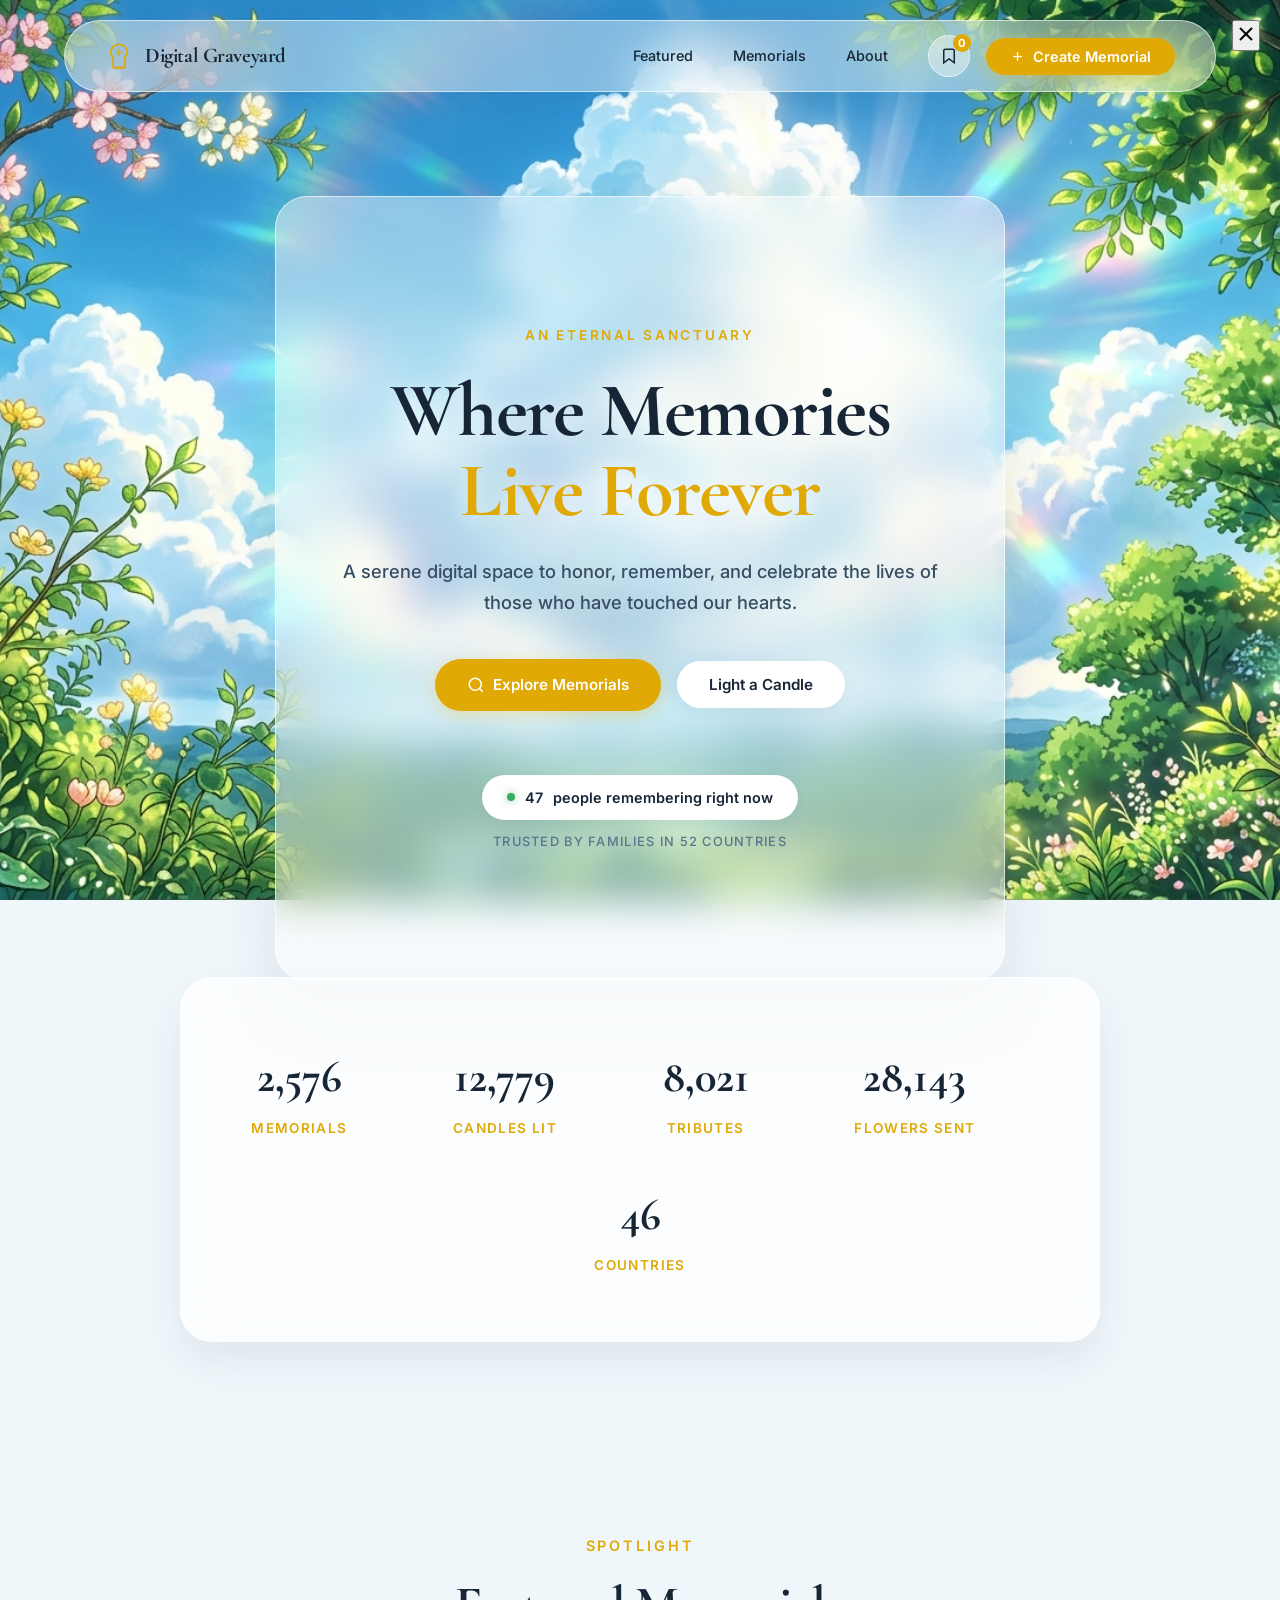
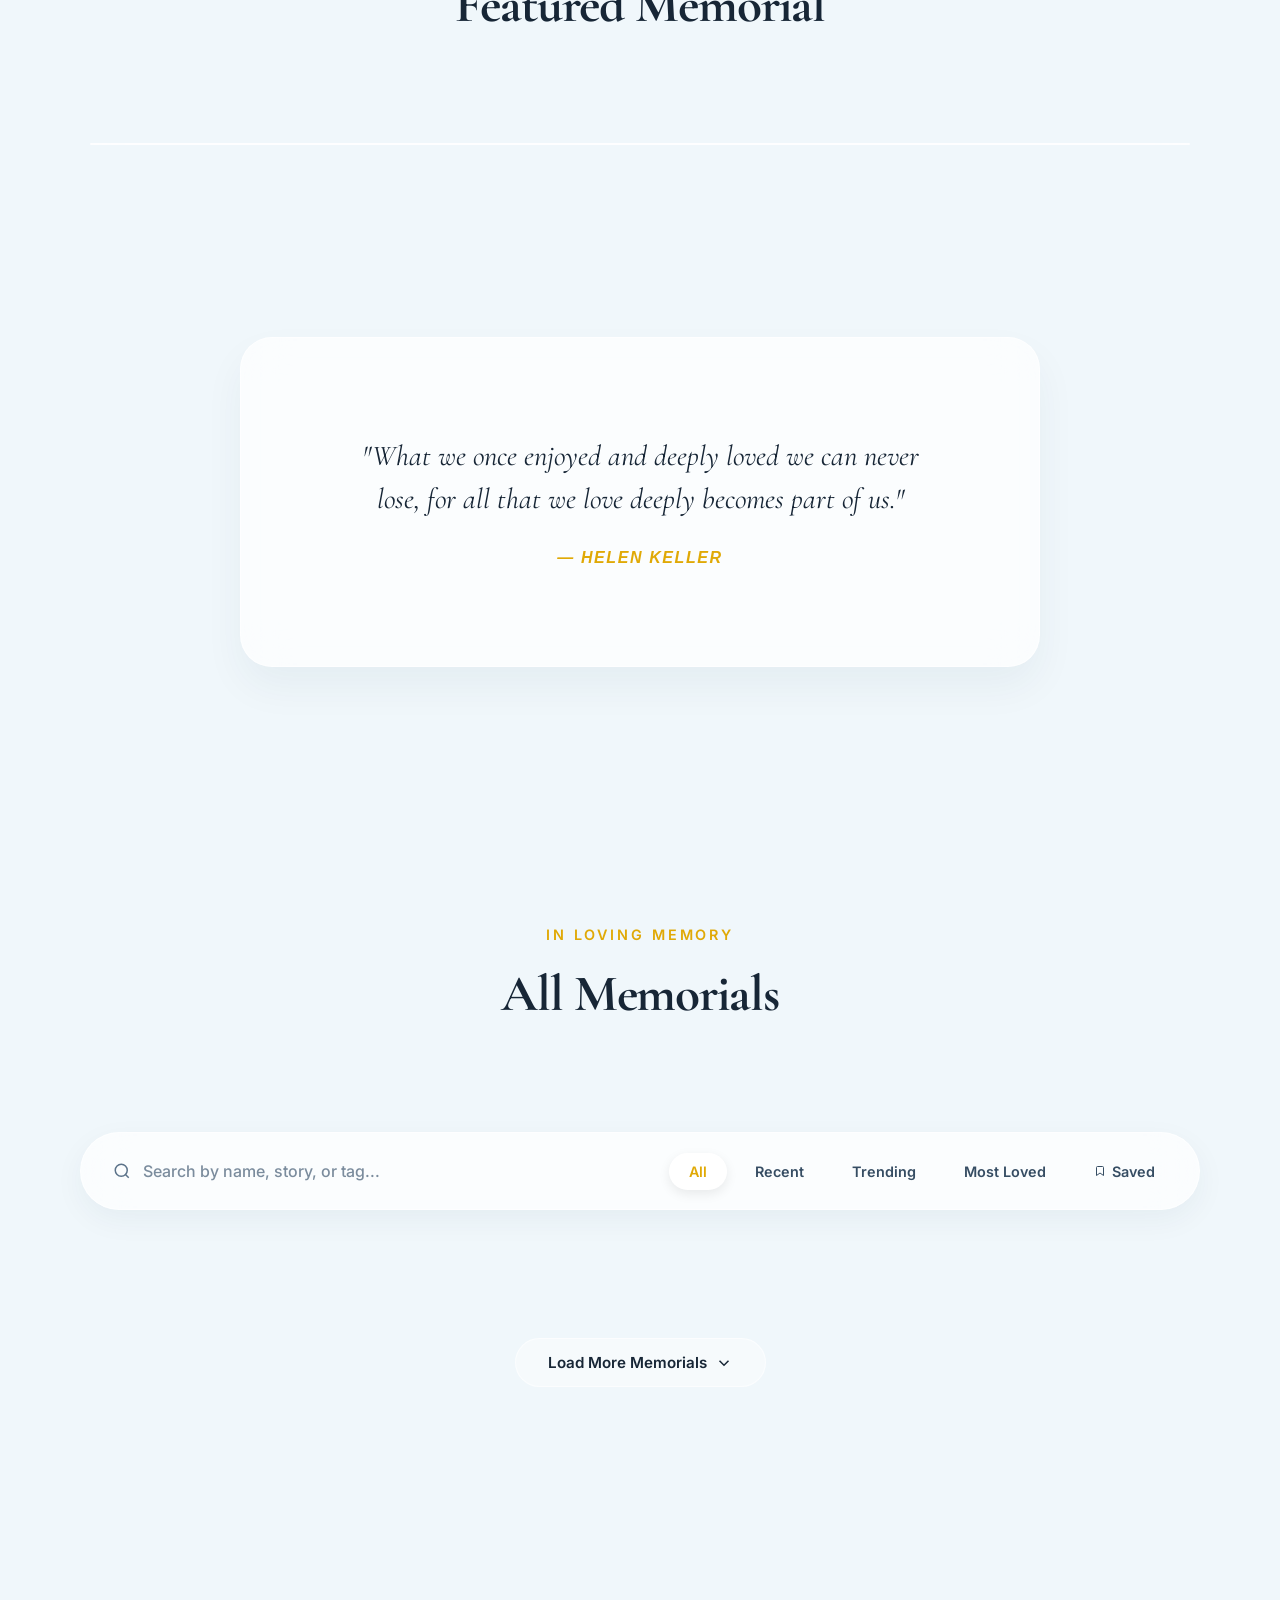
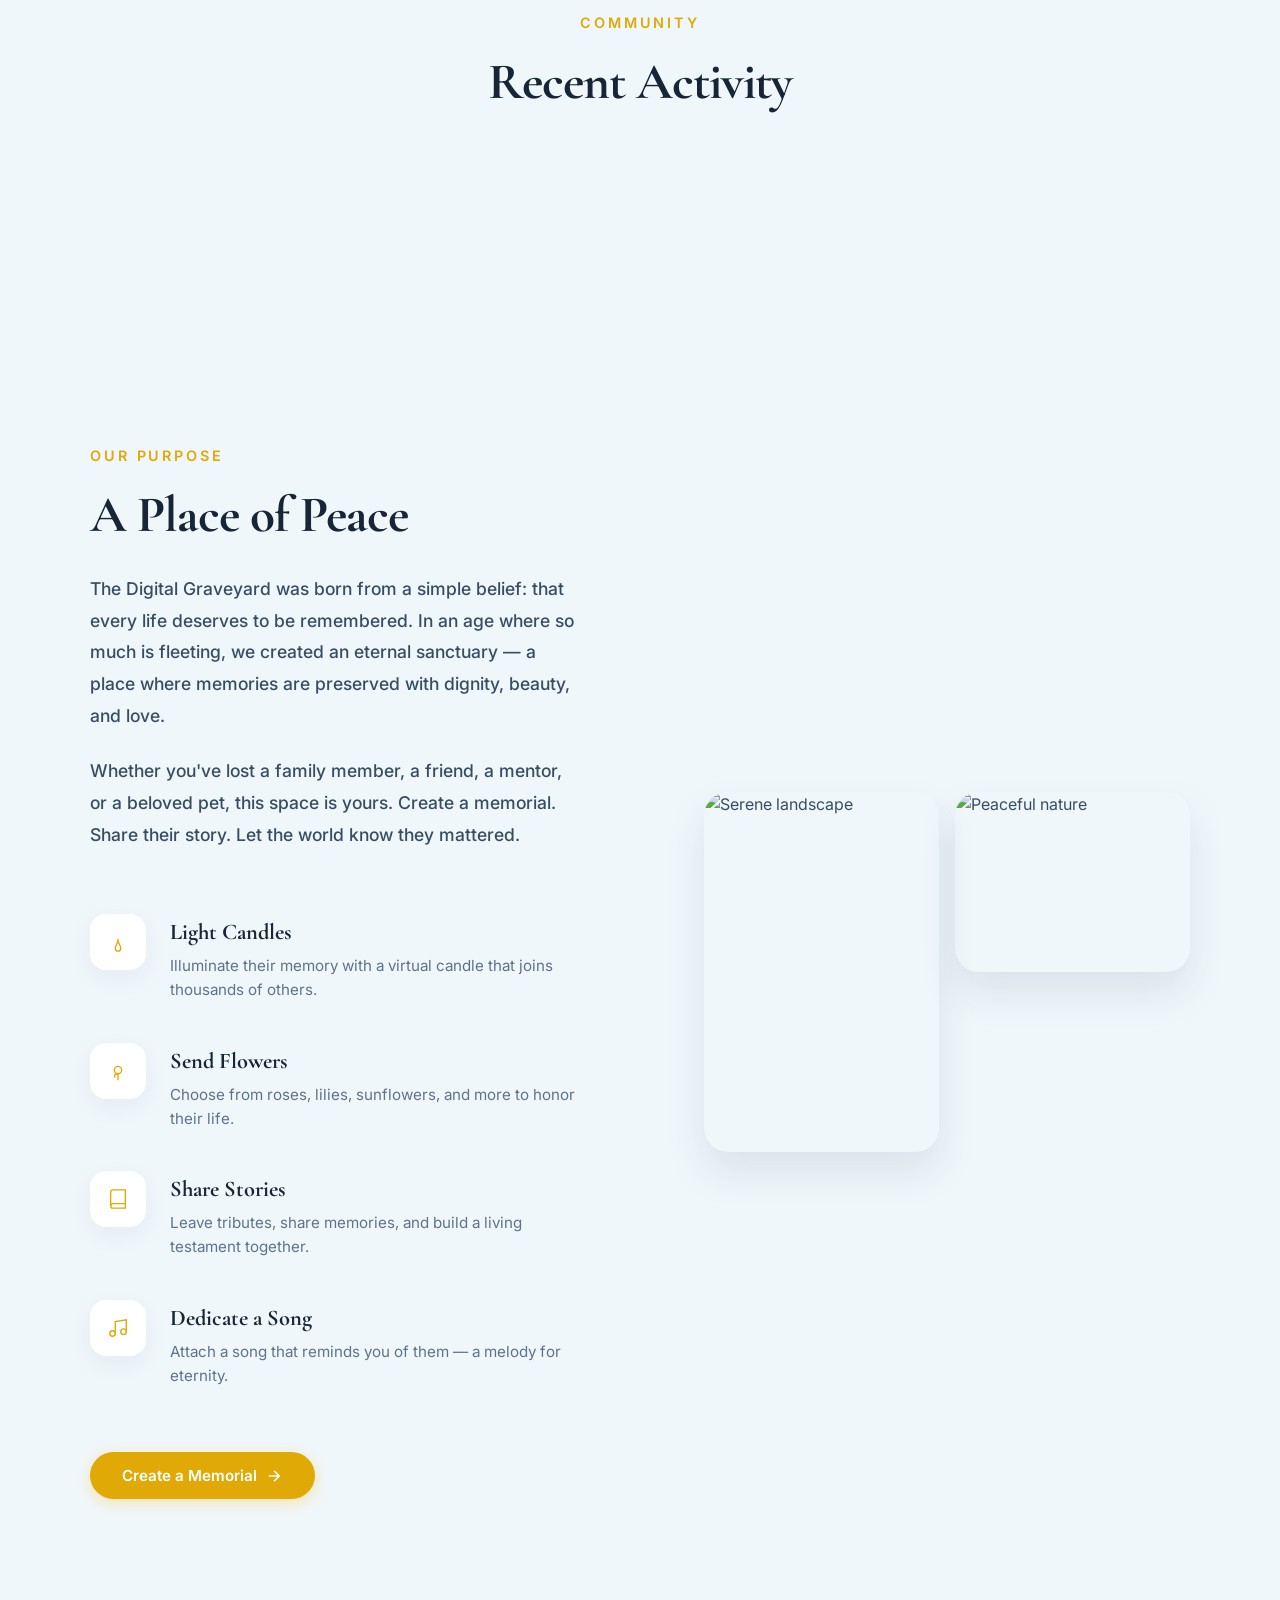
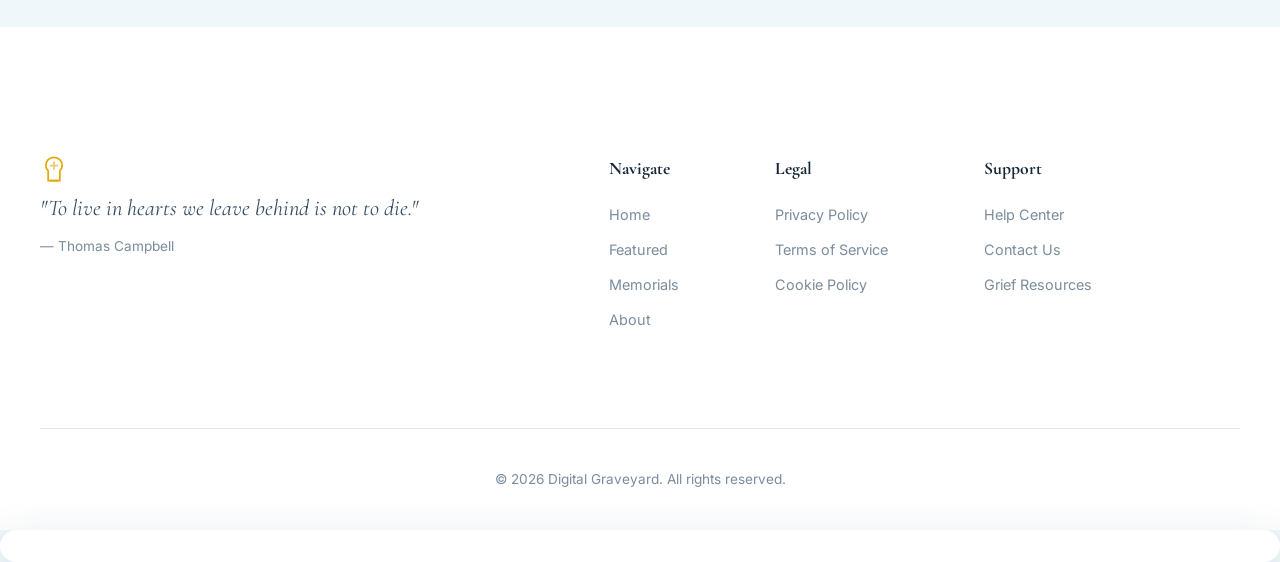
==== commit f6bce7ac: "Add root redirect" ====
--- a/index.html
+++ b/index.html
@@ -1,581 +1,13 @@
 <!DOCTYPE html>
-<html lang="en">
+<html>
 <head>
-    <meta charset="UTF-8">
-    <meta name="viewport" content="width=device-width, initial-scale=1.0">
-    <meta name="description" content="Digital Graveyard — A serene, beautiful memorial space for those we've lost. Honor memories in an eternal digital sanctuary.">
-    <title>Digital Graveyard — Eternal Memories</title>
-
-    <link rel="preconnect" href="https://fonts.googleapis.com">
-    <link rel="preconnect" href="https://fonts.gstatic.com" crossorigin>
-    <link href="https://fonts.googleapis.com/css2?family=Cormorant+Garamond:ital,wght@0,400;0,500;0,600;0,700;1,400;1,500&family=Inter:wght@300;400;500;600&display=swap" rel="stylesheet">
-
-    <link rel="stylesheet" href="styles.css">
+    <meta http-equiv="refresh" content="0; url=/graveyards/index.html" />
+    <title>Redirecting...</title>
 </head>
 <body>
-
-    <!-- ═══════════════ NAVIGATION ═══════════════ -->
-    <nav id="main-nav">
-        <div class="nav-inner">
-            <a href="#" class="nav-logo">
-                <svg class="logo-icon" viewBox="0 0 24 24" fill="none" stroke="currentColor" stroke-width="1.5">
-                    <path d="M12 2C8 2 5 5 5 9c0 2 1 3.5 2 4.5V22h10v-8.5c1-1 2-2.5 2-4.5 0-4-3-7-7-7z"/>
-                    <path d="M9 22h6" stroke-linecap="round"/>
-                    <path d="M12 6v6M9 9h6" stroke-linecap="round" opacity="0.6"/>
-                </svg>
-                <span>Digital Graveyard</span>
-            </a>
-            <div class="nav-links">
-                <a href="#featured" class="nav-link">Featured</a>
-                <a href="#memorials" class="nav-link">Memorials</a>
-                <a href="#about" class="nav-link">About</a>
-                <div class="nav-actions">
-                    <button id="nav-bookmarks-btn" class="nav-icon-btn" title="Saved memorials">
-                        <svg viewBox="0 0 24 24" fill="none" stroke="currentColor" stroke-width="2" width="18" height="18">
-                            <path d="M19 21l-7-5-7 5V5a2 2 0 012-2h10a2 2 0 012 2z"/>
-                        </svg>
-                        <span class="bookmark-badge" id="bookmark-badge">0</span>
-                    </button>
-                    <button id="btn-create-memorial" class="nav-cta">
-                        <svg viewBox="0 0 24 24" fill="none" stroke="currentColor" stroke-width="2" width="15" height="15">
-                            <line x1="12" y1="5" x2="12" y2="19"/><line x1="5" y1="12" x2="19" y2="12"/>
-                        </svg>
-                        Create Memorial
-                    </button>
-                </div>
-            </div>
-            <button id="mobile-menu-toggle" class="mobile-menu-btn" aria-label="Toggle menu">
-                <span></span><span></span><span></span>
-            </button>
-        </div>
-    </nav>
-
-    <!-- ═══════════════ HERO ═══════════════ -->
-    <header id="hero">
-        <div class="hero-content">
-            <p class="hero-tagline">An Eternal Sanctuary</p>
-            <h1 class="hero-title">Where Memories<br><span class="hero-title-accent">Live Forever</span></h1>
-            <p class="hero-subtitle">A serene digital space to honor, remember, and celebrate the lives of those who have touched our hearts.</p>
-            <div class="hero-actions">
-                <a href="#memorials" class="btn btn-primary">
-                    <svg viewBox="0 0 24 24" fill="none" stroke="currentColor" stroke-width="2" width="18" height="18">
-                        <circle cx="11" cy="11" r="8"/><line x1="21" y1="21" x2="16.65" y2="16.65"/>
-                    </svg>
-                    Explore Memorials
-                </a>
-                <button class="btn btn-secondary" id="hero-create-btn">Light a Candle</button>
-            </div>
-            <div class="hero-meta">
-                <div class="hero-live-counter">
-                    <span class="live-dot"></span>
-                    <span id="live-count">47</span> people remembering right now
-                </div>
-                <p class="hero-trust">Trusted by families in 52 countries</p>
-            </div>
-        </div>
-    </header>
-
-    <!-- ═══════════════ STATS BAR ═══════════════ -->
-    <section id="stats-bar">
-        <div class="stats-inner">
-            <div class="stat-item">
-                <span class="stat-number" data-count="2847">0</span>
-                <span class="stat-label">Memorials</span>
-            </div>
-            <div class="stat-divider"></div>
-            <div class="stat-item">
-                <span class="stat-number" data-count="14203">0</span>
-                <span class="stat-label">Candles Lit</span>
-            </div>
-            <div class="stat-divider"></div>
-            <div class="stat-item">
-                <span class="stat-number" data-count="8915">0</span>
-                <span class="stat-label">Tributes</span>
-            </div>
-            <div class="stat-divider"></div>
-            <div class="stat-item">
-                <span class="stat-number" data-count="31280">0</span>
-                <span class="stat-label">Flowers Sent</span>
-            </div>
-            <div class="stat-divider"></div>
-            <div class="stat-item">
-                <span class="stat-number" data-count="52">0</span>
-                <span class="stat-label">Countries</span>
-            </div>
-        </div>
-    </section>
-
-    <!-- ═══════════════ FEATURED MEMORIAL ═══════════════ -->
-    <section id="featured">
-        <div class="featured-inner">
-            <div class="section-header">
-                <p class="section-label">Spotlight</p>
-                <h2 class="section-title">Featured Memorial</h2>
-            </div>
-            <div id="featured-card" class="featured-card" tabindex="0">
-                <!-- Injected by JS -->
-            </div>
-        </div>
-    </section>
-
-    <!-- ═══════════════ QUOTE RIBBON ═══════════════ -->
-    <section id="quote-ribbon">
-        <div class="quote-ribbon-inner">
-            <blockquote id="quote-text">"What we once enjoyed and deeply loved we can never lose, for all that we love deeply becomes part of us."</blockquote>
-            <cite id="quote-author">— Helen Keller</cite>
-        </div>
-    </section>
-
-    <!-- ═══════════════ MEMORIALS SECTION ═══════════════ -->
-    <main id="memorials">
-        <div class="section-header">
-            <p class="section-label">In Loving Memory</p>
-            <h2 class="section-title">All Memorials</h2>
-        </div>
-
-        <!-- Filter Bar -->
-        <div class="filter-bar">
-            <div class="search-box">
-                <svg viewBox="0 0 24 24" fill="none" stroke="currentColor" stroke-width="2" width="18" height="18">
-                    <circle cx="11" cy="11" r="8"/><line x1="21" y1="21" x2="16.65" y2="16.65"/>
-                </svg>
-                <input type="text" id="search-input" placeholder="Search by name, story, or tag..." autocomplete="off">
-            </div>
-            <div class="filter-tags">
-                <button class="filter-tag active" data-filter="all">All</button>
-                <button class="filter-tag" data-filter="recent">Recent</button>
-                <button class="filter-tag" data-filter="trending">Trending</button>
-                <button class="filter-tag" data-filter="most-loved">Most Loved</button>
-                <button class="filter-tag" data-filter="bookmarked">
-                    <svg viewBox="0 0 24 24" fill="none" stroke="currentColor" stroke-width="2" width="12" height="12">
-                        <path d="M19 21l-7-5-7 5V5a2 2 0 012-2h10a2 2 0 012 2z"/>
-                    </svg>
-                    Saved
-                </button>
-            </div>
-        </div>
-
-        <!-- Memorial Cards Grid -->
-        <div id="memorials-grid" class="memorials-grid"></div>
-
-        <div class="load-more-container">
-            <button id="load-more-btn" class="btn btn-ghost">
-                <span>Load More Memorials</span>
-                <svg viewBox="0 0 24 24" fill="none" stroke="currentColor" stroke-width="2" width="18" height="18">
-                    <polyline points="6 9 12 15 18 9"/>
-                </svg>
-            </button>
-        </div>
-    </main>
-
-    <!-- ═══════════════ COMMUNITY / RECENT ACTIVITY ═══════════════ -->
-    <section id="activity-feed">
-        <div class="activity-inner">
-            <div class="section-header">
-                <p class="section-label">Community</p>
-                <h2 class="section-title">Recent Activity</h2>
-            </div>
-            <div id="activity-list" class="activity-list">
-                <!-- Injected by JS -->
-            </div>
-        </div>
-    </section>
-
-    <!-- ═══════════════ ABOUT ═══════════════ -->
-    <section id="about">
-        <div class="about-inner">
-            <div class="about-text">
-                <p class="section-label">Our Purpose</p>
-                <h2 class="section-title">A Place of Peace</h2>
-                <p class="about-desc">The Digital Graveyard was born from a simple belief: that every life deserves to be remembered. In an age where so much is fleeting, we created an eternal sanctuary — a place where memories are preserved with dignity, beauty, and love.</p>
-                <p class="about-desc">Whether you've lost a family member, a friend, a mentor, or a beloved pet, this space is yours. Create a memorial. Share their story. Let the world know they mattered.</p>
-                <div class="about-feature-list">
-                    <div class="about-feature">
-                        <div class="about-feature-icon">
-                            <svg viewBox="0 0 24 24" fill="none" stroke="currentColor" stroke-width="1.5" width="22" height="22">
-                                <path d="M12 22c2 0 3-1.5 3-3.5s-2-4-3-8c-1 4-3 6-3 8s1 3.5 3 3.5z"/><path d="M12 10.5v-2"/>
-                            </svg>
-                        </div>
-                        <div>
-                            <h4>Light Candles</h4>
-                            <p>Illuminate their memory with a virtual candle that joins thousands of others.</p>
-                        </div>
-                    </div>
-                    <div class="about-feature">
-                        <div class="about-feature-icon">
-                            <svg viewBox="0 0 24 24" fill="none" stroke="currentColor" stroke-width="1.5" width="22" height="22">
-                                <path d="M12 22v-7"/><path d="M12 15a4 4 0 0 0 4-4 4 4 0 0 0-4-4 4 4 0 0 0-4 4 4 4 0 0 0 4 4z"/><path d="M12 15c-2.5 0-4 1.5-4 4"/>
-                            </svg>
-                        </div>
-                        <div>
-                            <h4>Send Flowers</h4>
-                            <p>Choose from roses, lilies, sunflowers, and more to honor their life.</p>
-                        </div>
-                    </div>
-                    <div class="about-feature">
-                        <div class="about-feature-icon">
-                            <svg viewBox="0 0 24 24" fill="none" stroke="currentColor" stroke-width="1.5" width="22" height="22">
-                                <path d="M4 19.5A2.5 2.5 0 0 1 6.5 17H20"/><path d="M6.5 2H20v20H6.5A2.5 2.5 0 0 1 4 19.5v-15A2.5 2.5 0 0 1 6.5 2z"/>
-                            </svg>
-                        </div>
-                        <div>
-                            <h4>Share Stories</h4>
-                            <p>Leave tributes, share memories, and build a living testament together.</p>
-                        </div>
-                    </div>
-                    <div class="about-feature">
-                        <div class="about-feature-icon">
-                            <svg viewBox="0 0 24 24" fill="none" stroke="currentColor" stroke-width="1.5" width="22" height="22">
-                                <path d="M9 18V5l12-2v13"/><circle cx="6" cy="18" r="3"/><circle cx="18" cy="16" r="3"/>
-                            </svg>
-                        </div>
-                        <div>
-                            <h4>Dedicate a Song</h4>
-                            <p>Attach a song that reminds you of them — a melody for eternity.</p>
-                        </div>
-                    </div>
-                </div>
-                <button class="btn btn-primary" id="about-create-btn">
-                    Create a Memorial
-                    <svg viewBox="0 0 24 24" fill="none" stroke="currentColor" stroke-width="2" width="18" height="18">
-                        <line x1="5" y1="12" x2="19" y2="12"/><polyline points="12 5 19 12 12 19"/>
-                    </svg>
-                </button>
-            </div>
-            <div class="about-visual">
-                <div class="about-image-grid">
-                    <img src="https://images.unsplash.com/photo-1501785888041-af3ef285b470?w=400&h=500&fit=crop" alt="Serene landscape" class="about-img about-img-1" loading="lazy">
-                    <img src="https://images.unsplash.com/photo-1506744038136-46273834b3fb?w=400&h=300&fit=crop" alt="Peaceful nature" class="about-img about-img-2" loading="lazy">
-                </div>
-            </div>
-        </div>
-    </section>
-
-    <!-- ═══════════════ FOOTER ═══════════════ -->
-    <footer id="site-footer">
-        <div class="footer-inner">
-            <div class="footer-brand">
-                <svg class="logo-icon" viewBox="0 0 24 24" fill="none" stroke="currentColor" stroke-width="1.5" width="24" height="24">
-                    <path d="M12 2C8 2 5 5 5 9c0 2 1 3.5 2 4.5V22h10v-8.5c1-1 2-2.5 2-4.5 0-4-3-7-7-7z"/>
-                    <path d="M9 22h6" stroke-linecap="round"/>
-                    <path d="M12 6v6M9 9h6" stroke-linecap="round" opacity="0.6"/>
-                </svg>
-                <p class="footer-tagline">"To live in hearts we leave behind is not to die."</p>
-                <p class="footer-attribution">— Thomas Campbell</p>
-            </div>
-            <div class="footer-links-group">
-                <div class="footer-col">
-                    <h4>Navigate</h4>
-                    <a href="#hero">Home</a>
-                    <a href="#featured">Featured</a>
-                    <a href="#memorials">Memorials</a>
-                    <a href="#about">About</a>
-                </div>
-                <div class="footer-col">
-                    <h4>Legal</h4>
-                    <a href="#">Privacy Policy</a>
-                    <a href="#">Terms of Service</a>
-                    <a href="#">Cookie Policy</a>
-                </div>
-                <div class="footer-col">
-                    <h4>Support</h4>
-                    <a href="#">Help Center</a>
-                    <a href="#">Contact Us</a>
-                    <a href="#">Grief Resources</a>
-                </div>
-            </div>
-        </div>
-        <div class="footer-bottom">
-            <p>&copy; 2026 Digital Graveyard. All rights reserved.</p>
-        </div>
-    </footer>
-
-    <!-- ═══════════════ MEMORIAL DETAIL MODAL ═══════════════ -->
-    <div id="memorial-modal" class="modal-overlay" aria-hidden="true">
-        <div class="modal-content modal-detail">
-            <button class="modal-close" id="modal-close-btn" aria-label="Close">
-                <svg viewBox="0 0 24 24" fill="none" stroke="currentColor" stroke-width="2" width="20" height="20">
-                    <line x1="18" y1="6" x2="6" y2="18"/><line x1="6" y1="6" x2="18" y2="18"/>
-                </svg>
-            </button>
-
-            <!-- Cover Image -->
-            <div class="modal-image-section" id="modal-image-section">
-                <img id="modal-cover-img" src="" alt="" loading="lazy">
-                <div class="modal-image-overlay">
-                    <div class="modal-tags" id="modal-tags"></div>
-                </div>
-            </div>
-
-            <!-- Gallery Thumbnails -->
-            <div class="modal-gallery" id="modal-gallery"></div>
-
-            <div class="modal-body">
-                <!-- Header -->
-                <div class="modal-header-row">
-                    <div>
-                        <h2 class="modal-name" id="modal-name"></h2>
-                        <p class="modal-dates" id="modal-dates"></p>
-                    </div>
-                    <div class="modal-header-actions">
-                        <button class="icon-btn" id="modal-bookmark-btn" title="Save memorial">
-                            <svg viewBox="0 0 24 24" fill="none" stroke="currentColor" stroke-width="2" width="18" height="18">
-                                <path d="M19 21l-7-5-7 5V5a2 2 0 012-2h10a2 2 0 012 2z"/>
-                            </svg>
-                        </button>
-                        <button class="icon-btn" id="modal-share-btn" title="Share memorial">
-                            <svg viewBox="0 0 24 24" fill="none" stroke="currentColor" stroke-width="2" width="18" height="18">
-                                <circle cx="18" cy="5" r="3"/><circle cx="6" cy="12" r="3"/><circle cx="18" cy="19" r="3"/>
-                                <line x1="8.59" y1="13.51" x2="15.42" y2="17.49"/><line x1="15.41" y1="6.51" x2="8.59" y2="10.49"/>
-                            </svg>
-                        </button>
-                    </div>
-                </div>
-
-                <!-- Epitaph -->
-                <p class="modal-epitaph" id="modal-epitaph"></p>
-
-                <!-- Song Dedication -->
-                <div class="modal-song" id="modal-song-section" style="display:none;">
-                    <svg viewBox="0 0 24 24" fill="none" stroke="currentColor" stroke-width="1.5" width="16" height="16">
-                        <path d="M9 18V5l12-2v13"/><circle cx="6" cy="18" r="3"/><circle cx="18" cy="16" r="3"/>
-                    </svg>
-                    <span id="modal-song-name"></span>
-                </div>
-
-                <div class="modal-divider"></div>
-
-                <!-- Bio / Timeline -->
-                <div class="modal-bio" id="modal-bio"></div>
-
-                <!-- Life Timeline -->
-                <div class="modal-timeline" id="modal-timeline" style="display:none;">
-                    <h3 class="modal-section-title">Life Milestones</h3>
-                    <div class="timeline-list" id="modal-timeline-list"></div>
-                </div>
-
-                <div class="modal-divider"></div>
-
-                <!-- Reactions Row: Candles + Flowers -->
-                <div class="reactions-section">
-                    <h3 class="modal-section-title">Send Your Love</h3>
-                    <div class="reactions-row" id="modal-reactions-row">
-                        <button class="reaction-btn" data-type="candle" title="Light a candle">
-                            <span class="reaction-emoji">🕯</span>
-                            <span class="reaction-label">Candle</span>
-                            <span class="reaction-count" id="reaction-candle">0</span>
-                        </button>
-                        <button class="reaction-btn" data-type="rose" title="Send a rose">
-                            <span class="reaction-emoji">🌹</span>
-                            <span class="reaction-label">Rose</span>
-                            <span class="reaction-count" id="reaction-rose">0</span>
-                        </button>
-                        <button class="reaction-btn" data-type="lily" title="Send a lily">
-                            <span class="reaction-emoji">🌷</span>
-                            <span class="reaction-label">Lily</span>
-                            <span class="reaction-count" id="reaction-lily">0</span>
-                        </button>
-                        <button class="reaction-btn" data-type="sunflower" title="Send a sunflower">
-                            <span class="reaction-emoji">🌻</span>
-                            <span class="reaction-label">Sunflower</span>
-                            <span class="reaction-count" id="reaction-sunflower">0</span>
-                        </button>
-                        <button class="reaction-btn" data-type="bouquet" title="Send a bouquet">
-                            <span class="reaction-emoji">💐</span>
-                            <span class="reaction-label">Bouquet</span>
-                            <span class="reaction-count" id="reaction-bouquet">0</span>
-                        </button>
-                        <button class="reaction-btn" data-type="heart" title="Send love">
-                            <span class="reaction-emoji">❤️</span>
-                            <span class="reaction-label">Love</span>
-                            <span class="reaction-count" id="reaction-heart">0</span>
-                        </button>
-                    </div>
-                </div>
-
-                <div class="modal-divider"></div>
-
-                <!-- Tributes -->
-                <div class="modal-tributes-section">
-                    <h3 class="modal-section-title">Tributes <span class="tribute-count-badge" id="modal-tributes-count">0</span></h3>
-                    <div id="modal-tributes-list" class="tributes-list"></div>
-                    <div class="tribute-form">
-                        <input type="text" id="tribute-author-input" placeholder="Your name" class="tribute-author-field">
-                        <textarea id="tribute-input" placeholder="Share a memory or leave a message..." rows="3"></textarea>
-                        <button class="btn btn-primary btn-sm" id="submit-tribute-btn">Leave Tribute</button>
-                    </div>
-                </div>
-            </div>
-        </div>
-    </div>
-
-    <!-- ═══════════════ CREATE MEMORIAL MODAL ═══════════════ -->
-    <div id="create-modal" class="modal-overlay" aria-hidden="true">
-        <div class="modal-content create-modal-content">
-            <button class="modal-close" id="create-modal-close" aria-label="Close">
-                <svg viewBox="0 0 24 24" fill="none" stroke="currentColor" stroke-width="2" width="20" height="20">
-                    <line x1="18" y1="6" x2="6" y2="18"/><line x1="6" y1="6" x2="18" y2="18"/>
-                </svg>
-            </button>
-            <div class="modal-body">
-                <h2 class="create-title">Create a Memorial</h2>
-                <p class="create-subtitle">Honor their memory with a lasting tribute in our eternal sanctuary.</p>
-
-                <!-- Step indicator -->
-                <div class="form-steps">
-                    <div class="form-step active" data-step="1"><span>1</span> Basics</div>
-                    <div class="form-step-line"></div>
-                    <div class="form-step" data-step="2"><span>2</span> Story</div>
-                    <div class="form-step-line"></div>
-                    <div class="form-step" data-step="3"><span>3</span> Details</div>
-                </div>
-                <div class="form-progress-bar">
-                    <div class="form-progress-fill" id="form-progress"></div>
-                </div>
-
-                <form id="create-form" class="create-form">
-                    <!-- Step 1: Basics -->
-                    <div class="form-step-panel active" data-panel="1">
-                        <div class="form-group">
-                            <label for="mem-name">Full Name <span class="required">*</span></label>
-                            <input type="text" id="mem-name" placeholder="Their name" required>
-                        </div>
-                        <div class="form-row form-row-2">
-                            <div class="form-group">
-                                <label for="mem-birth">Date of Birth</label>
-                                <input type="date" id="mem-birth">
-                            </div>
-                            <div class="form-group">
-                                <label for="mem-death">Date of Passing</label>
-                                <input type="date" id="mem-death">
-                            </div>
-                        </div>
-                        <div class="form-group">
-                            <label for="mem-epitaph">Epitaph</label>
-                            <input type="text" id="mem-epitaph" placeholder="A short phrase to remember them by...">
-                        </div>
-                        <button type="button" class="btn btn-primary btn-full step-next-btn" data-next="2">Next: Their Story</button>
-                    </div>
-
-                    <!-- Step 2: Story -->
-                    <div class="form-step-panel" data-panel="2">
-                        <div class="form-group">
-                            <label for="mem-bio">Their Story</label>
-                            <textarea id="mem-bio" rows="6" placeholder="Share their story, what made them special..."></textarea>
-                        </div>
-                        <div class="form-group">
-                            <label for="mem-tags">Tags <span class="form-hint">(comma separated)</span></label>
-                            <input type="text" id="mem-tags" placeholder="e.g. Artist, Teacher, Veteran, Mother">
-                        </div>
-                        <div class="form-group">
-                            <label>Life Milestones <span class="form-hint">(optional)</span></label>
-                            <div id="milestone-inputs" class="milestone-inputs">
-                                <div class="milestone-row">
-                                    <input type="text" placeholder="Year" class="milestone-year">
-                                    <input type="text" placeholder="Milestone event" class="milestone-event">
-                                </div>
-                            </div>
-                            <button type="button" class="btn-add-milestone" id="add-milestone-btn">+ Add milestone</button>
-                        </div>
-                        <div class="form-row-buttons">
-                            <button type="button" class="btn btn-secondary step-back-btn" data-back="1">Back</button>
-                            <button type="button" class="btn btn-primary step-next-btn" data-next="3">Next: Details</button>
-                        </div>
-                    </div>
-
-                    <!-- Step 3: Details -->
-                    <div class="form-step-panel" data-panel="3">
-                        <div class="form-group">
-                            <label for="mem-image">Memorial Image URL</label>
-                            <input type="url" id="mem-image" placeholder="https://example.com/photo.jpg">
-                        </div>
-                        <div class="form-group">
-                            <label for="mem-song">Song Dedication <span class="form-hint">(optional)</span></label>
-                            <input type="text" id="mem-song" placeholder='e.g. "What a Wonderful World" — Louis Armstrong'>
-                        </div>
-                        <div class="form-group">
-                            <label for="mem-location">Location <span class="form-hint">(optional)</span></label>
-                            <input type="text" id="mem-location" placeholder="City, Country">
-                        </div>
-                        <div class="form-row-buttons">
-                            <button type="button" class="btn btn-secondary step-back-btn" data-back="2">Back</button>
-                            <button type="submit" class="btn btn-primary">Create Eternal Memorial</button>
-                        </div>
-                    </div>
-                </form>
-            </div>
-        </div>
-    </div>
-
-    <!-- ═══════════════ BOOKMARKS DRAWER ═══════════════ -->
-    <div id="bookmarks-drawer" class="drawer-overlay" aria-hidden="true">
-        <div class="drawer-content">
-            <div class="drawer-header">
-                <h3>Saved Memorials</h3>
-                <button class="modal-close" id="drawer-close-btn" aria-label="Close drawer">
-                    <svg viewBox="0 0 24 24" fill="none" stroke="currentColor" stroke-width="2" width="20" height="20">
-                        <line x1="18" y1="6" x2="6" y2="18"/><line x1="6" y1="6" x2="18" y2="18"/>
-                    </svg>
-                </button>
-            </div>
-            <div id="bookmarks-list" class="bookmarks-list">
-                <p class="empty-state">No saved memorials yet.</p>
-            </div>
-        </div>
-    </div>
-
-    <!-- ═══════════════ IMAGE LIGHTBOX ═══════════════ -->
-    <div id="lightbox" class="lightbox-overlay" aria-hidden="true">
-        <button class="lightbox-close" id="lightbox-close" aria-label="Close">
-            <svg viewBox="0 0 24 24" fill="none" stroke="currentColor" stroke-width="2" width="24" height="24">
-                <line x1="18" y1="6" x2="6" y2="18"/><line x1="6" y1="6" x2="18" y2="18"/>
-            </svg>
-        </button>
-        <img id="lightbox-img" src="" alt="" loading="lazy">
-    </div>
-
-    <!-- ═══════════════ TOAST ═══════════════ -->
-    <div id="toast" class="toast" aria-live="polite"></div>
-
-    <button id="scroll-top" class="scroll-top-btn" aria-label="Scroll to top">
-        <svg viewBox="0 0 24 24" fill="none" stroke="currentColor" stroke-width="2" width="20" height="20">
-            <line x1="12" y1="19" x2="12" y2="5"/><polyline points="5 12 12 5 19 12"/>
-        </svg>
-    </button>
-
-    <script src="app.js"></script>
+    <p>Redirecting to <a href="/graveyards/index.html">Digital Graveyard</a>...</p>
     <script>
-        // Simple script to toggle scroll-to-top button visibility and progress bar logic
-        document.addEventListener('DOMContentLoaded', () => {
-            const scrollTopBtn = document.getElementById('scroll-top');
-            window.addEventListener('scroll', () => {
-                if (window.scrollY > 300) {
-                    scrollTopBtn.classList.add('visible');
-                } else {
-                    scrollTopBtn.classList.remove('visible');
-                }
-            });
-            scrollTopBtn.addEventListener('click', () => {
-                window.scrollTo({ top: 0, behavior: 'smooth' });
-            });
-
-            // Update progress bar
-            const steps = document.querySelectorAll('.form-step');
-            const progressFill = document.getElementById('form-progress');
-            if (progressFill && steps.length > 0) {
-                const observer = new MutationObserver(() => {
-                    let activeIndex = 0;
-                    steps.forEach((step, idx) => {
-                        if (step.classList.contains('active')) {
-                            activeIndex = idx;
-                        }
-                    });
-                    const percent = ((activeIndex + 1) / steps.length) * 100;
-                    progressFill.style.width = \`\${percent}%\`;
-                });
-                steps.forEach(step => observer.observe(step, { attributes: true, attributeFilter: ['class'] }));
-            }
-        });
+        window.location.replace("/graveyards/index.html");
     </script>
 </body>
 </html>
